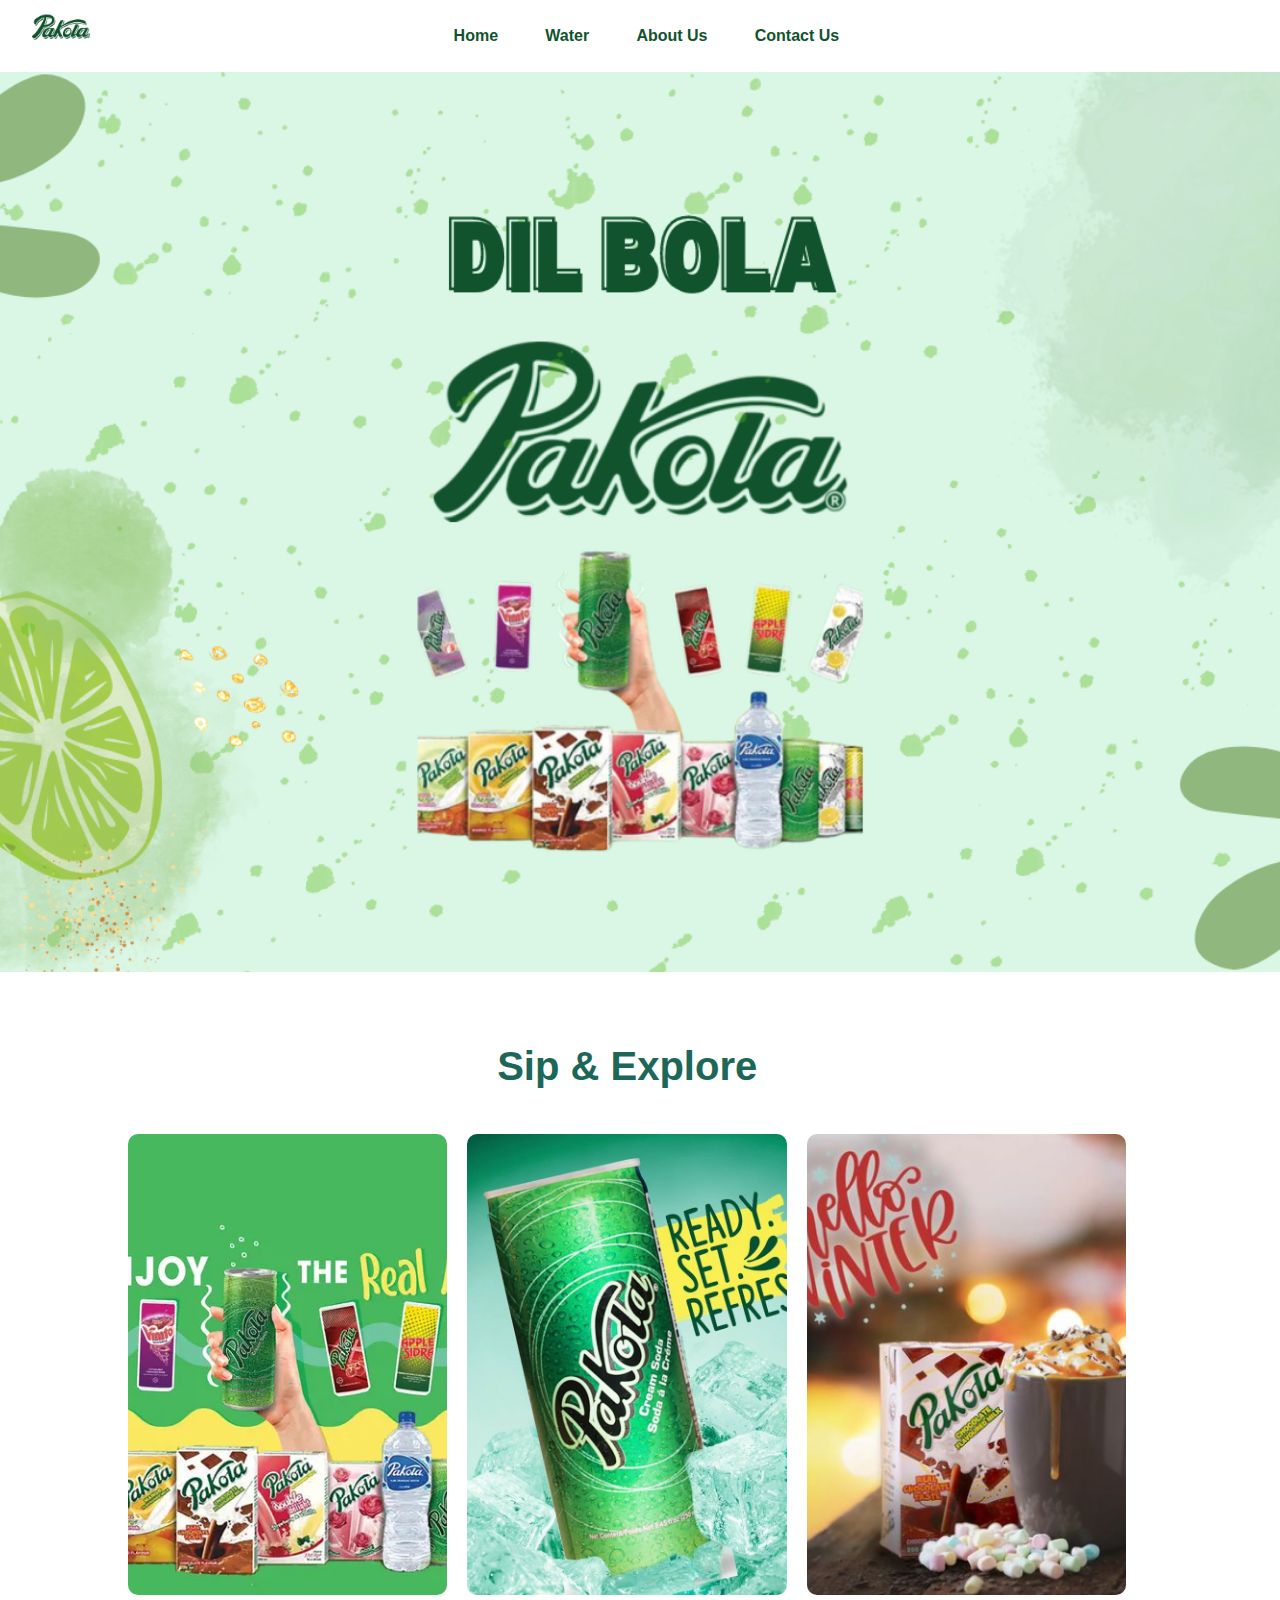
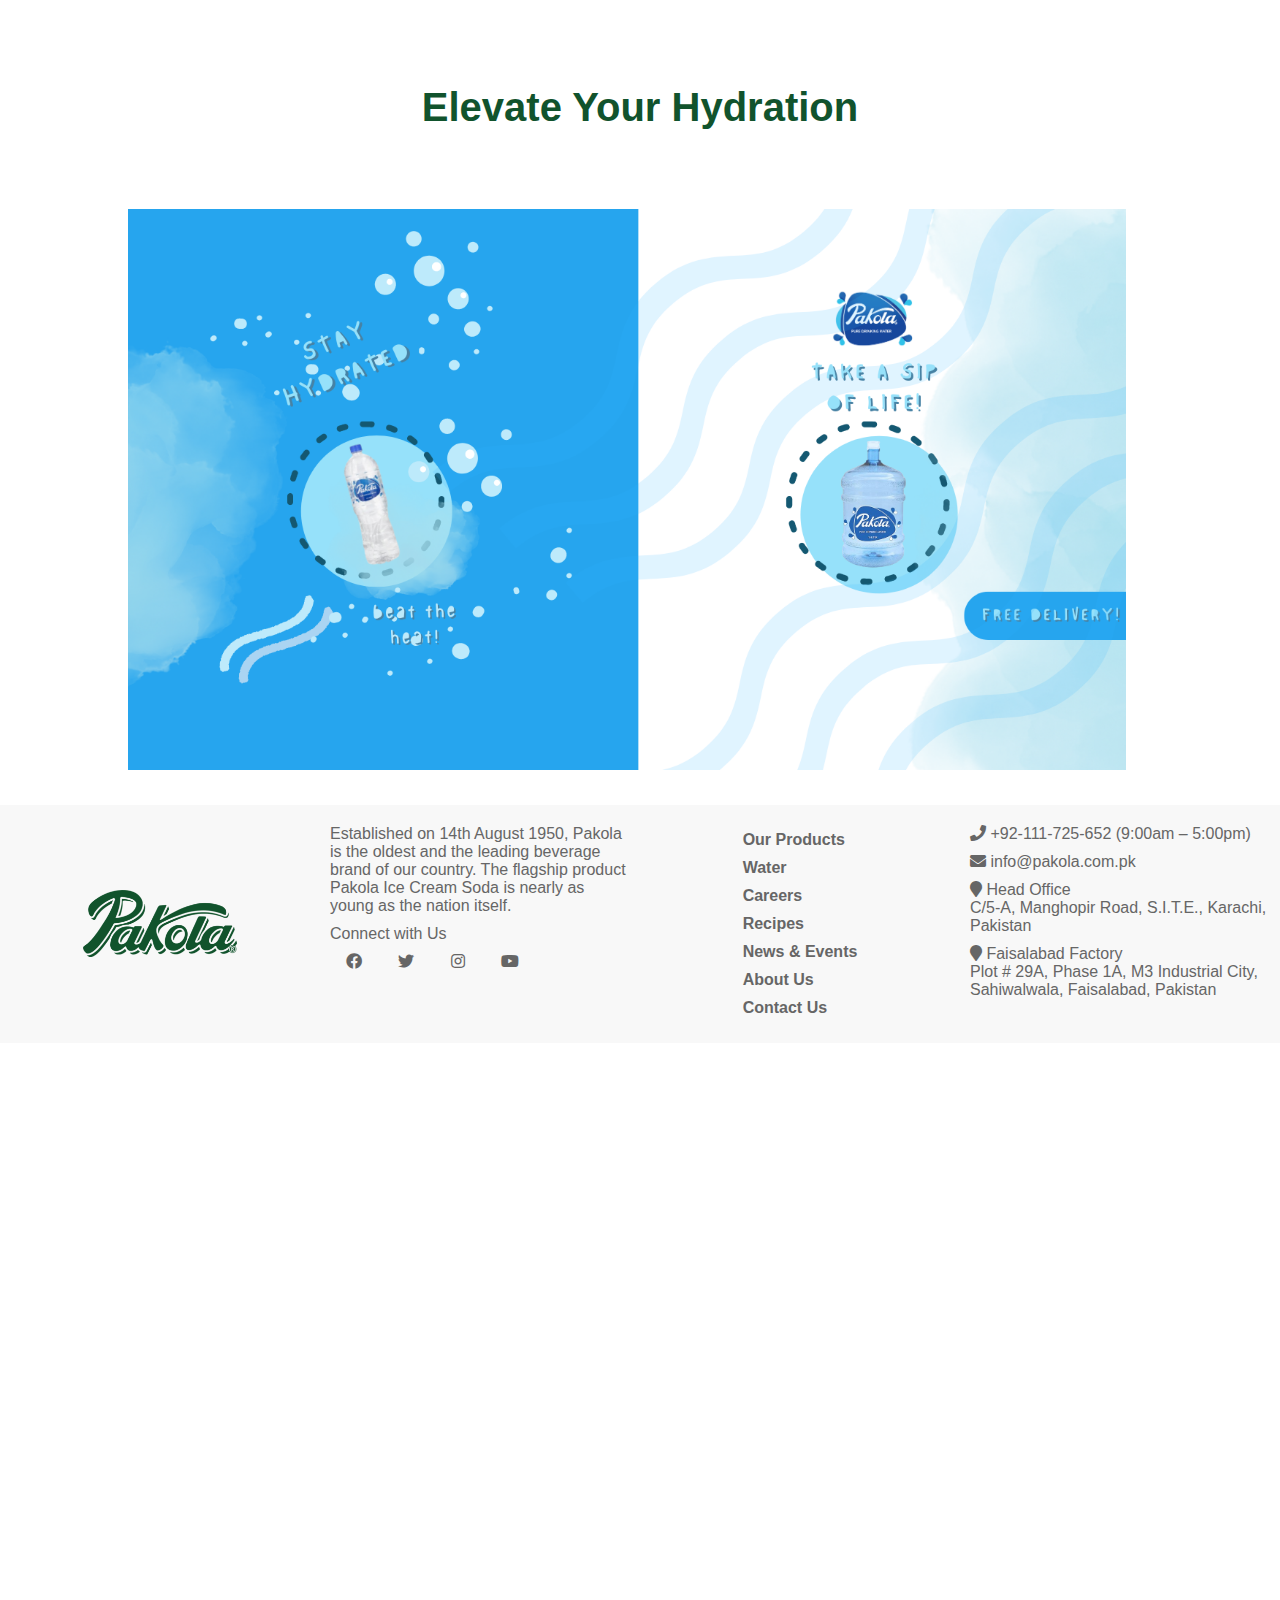
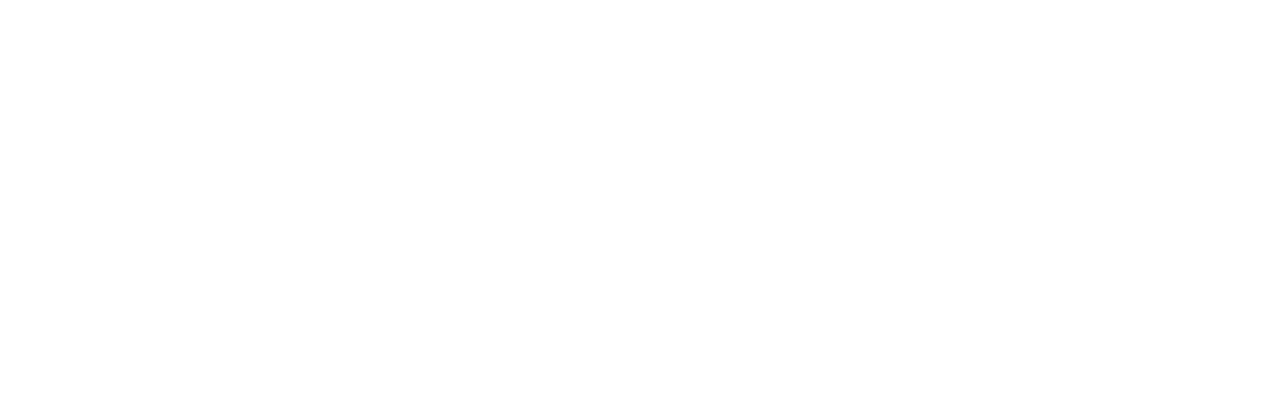
==== index.html @ 3dbf3284 "v1.1" ====
<!DOCTYPE html>
<html>
  <head>
    <meta name="viewport" content="width=device-width, initial-scale=1.0" />
    <link rel="stylesheet" href="style.css" />
    <link
      rel="stylesheet"
      href="https://cdnjs.cloudflare.com/ajax/libs/font-awesome/5.15.4/css/all.min.css"
    />
    <title>Final Project</title>
  </head>

  <body>
    <div class="navigation-menu">
      <div class="logo">
        <img id="logo-image" src="images/pakola logo.png" />
      </div>

      <div class="nav-container">
        <div class="nav-item">
          <a href="index.html">Home</a>
        </div>
        <div class="nav-item">
          <a href="water.html">Water</a>
        </div>
        <div class="nav-item">
          <a href="about.html">About Us</a>
        </div>
        <div class="nav-item">
          <a href="contact.html">Contact Us</a>
        </div>
      </div>
    </div>

    <div class="first-page"></div>

    <div class="second-page">
      <div class="section-heading">Sip & Explore</div>
      <div class="products-grid">
        <div
          class="product-placeholder"
          style="background-image: url(images/pk_1.webp)"
        ></div>
        <div
          class="product-placeholder"
          style="background-image: url(images/pk_2.jpg)"
        ></div>
        <div
          class="product-placeholder"
          style="background-image: url(images/pk_3.png)"
        ></div>
      </div>
    </div>

    <div class="third-heading">Elevate Your Hydration</div>

    <div class="third-page">
      
    </div>

    <footer class="footer">
      <div class="footer-logo">
        <img src="images/pakola logo.png" alt="Pakola Logo" />
      </div>
      <div class="footer-description">
        <p>
          Established on 14th August 1950, Pakola is the oldest and the leading
          beverage brand of our country. The flagship product Pakola Ice Cream
          Soda is nearly as young as the nation itself.
        </p>
        <p>Connect with Us</p>
        <div class="footer-social">
          <a href="#"><i class="fab fa-facebook"></i></a>
          <a href="#"><i class="fab fa-twitter"></i></a>
          <a href="#"><i class="fab fa-instagram"></i></a>
          <a href="#"><i class="fab fa-youtube"></i></a>
        </div>
      </div>
      <div class="footer-links">
        <ul>
          <li><a href="#">Our Products</a></li>
          <li><a href="#">Water</a></li>
          <li><a href="#">Careers</a></li>
          <li><a href="#">Recipes</a></li>
          <li><a href="#">News & Events</a></li>
          <li><a href="#">About Us</a></li>
          <li><a href="#">Contact Us</a></li>
        </ul>
      </div>
      <div class="footer-contact">
        <p><i class="fa fa-phone"></i> +92-111-725-652 (9:00am – 5:00pm)</p>
        <p><i class="fa fa-envelope"></i> info@pakola.com.pk</p>
        <p>
          <i class="fa fa-map-marker"></i> Head Office<br />
          C/5-A, Manghopir Road, S.I.T.E., Karachi, Pakistan
        </p>
        <p>
          <i class="fa fa-map-marker"></i> Faisalabad Factory<br />
          Plot # 29A, Phase 1A, M3 Industrial City, Sahiwalwala, Faisalabad,
          Pakistan
        </p>
      </div>
    </footer>
  </body>
</html>

<script src="script.js"></script>
---- style.css ----
body {
  background: white;
  height: 400vh;
  margin: 0;
  font-family: "Poppins", sans-serif;
  padding: 0;
  box-sizing: border-box;
}

.navigation-menu {
  position: relative;
  height: 8vh;
  width: 100%;
  top: 0%;
  background-color: #ffffff;
  z-index: 1;
}

.logo {
  position: absolute;
  left: 2.5%;
  width: 5%;
  cursor: pointer;
  transform: translateY(50%);
}

#logo-image {
  width: 4.5vw;
}

.nav-container {
  position: relative;
  width: 100%;
  height: 100%;
  text-align: right;
  text-align: center;
}

.nav-item {
  transform: translateY(50%);
  position: relative;
  display: inline-block;
  top: 50%;
  transform: translateY(-50%);
  padding-left: 1vw;
}

a {
  color: #11532d;
  font-size: 1rem;
  text-decoration: none;
  font-weight: 600;
  cursor: pointer;
  border-bottom: 1px solid transparent;
  padding-left: 15px;
  padding-right: 15px;
  border-radius: 5px;
}

a:hover {
  color: #ffffff;
  background-color: #11532d;
  transition: all 0.4s ease;
}


.first-page{
    background-image: url(images/main-page.png);
    background-repeat: no-repeat;
    background-size: cover;
    position: relative;
    background-position: center;
    height: 100vh;
}

.second-page{
  padding-top: 8vh;
  text-align: center;
  padding-left: 10vw;
  padding-right: 10vw;
  color: #1C6758;
  width: 78vw;
  position: relative;
  margin-bottom: 10vh;
}

.section-heading {
  margin-bottom: 5vh;
  width: 100%;
  font-size: 2.5rem;
  font-weight: 600;
}

.products-grid {
  display: grid;
  grid-template-columns: repeat(auto-fit, minmax(200px, 1fr));
  gap: 20px;
}

.products-grid .product-placeholder {
  background-color: #ddd;
  height: 200px; /* Placeholder height */
  border-radius: 10px;
  background-size: cover;
  background-repeat: no-repeat;
  background-position: center;
  height: 36vw;
}

.third-heading{
  margin-bottom: 5vh;
  width: 100%;
  text-align: center;
  font-size: 2.5rem;
  color: #11532d;
  font-weight: 600;
}
.third-page{
    background-image: url(images/water-ad.png);
    background-repeat: no-repeat;
    background-size: 100%;
    position: relative;
    background-position: center;
    width: 78vw;
    height: 70vh;
    left: 10vw;
}

.footer {
  display: grid;
  grid-template-columns: repeat(4, 1fr);
  gap: 20px;
  padding: 10px;
  background-color: #f8f8f8;
  text-align: left;
  position: relative;
  bottom: 0;
}

.footer-logo {
    grid-column: 1 / 2; 
    display: flex;
    justify-content: center; 
    align-items: center; 
  }

.footer-logo img {
  width: 12vw;
  margin: 0 auto;
}

.footer-description {
    grid-column: 2 / 3; 
    color: #666;
  }

.footer-description,
.footer-links,
.footer-contact {
  margin: 0 auto;
  color: #666;
}

.footer-description p,
.footer-contact p {
  margin: 10px 0;
}

.footer-social a {
  margin: 1px;
  color: #666;
  text-decoration: none;
}

.footer-links {
    grid-column: 3 / 4; 
    color: #666;
  }
  
.footer-links ul {
  list-style: none;
  padding: 0;
}

.footer-links ul li {
  margin: 10px 0;
}

.footer-links ul li a {
  text-decoration: none;
  color: #666;
}
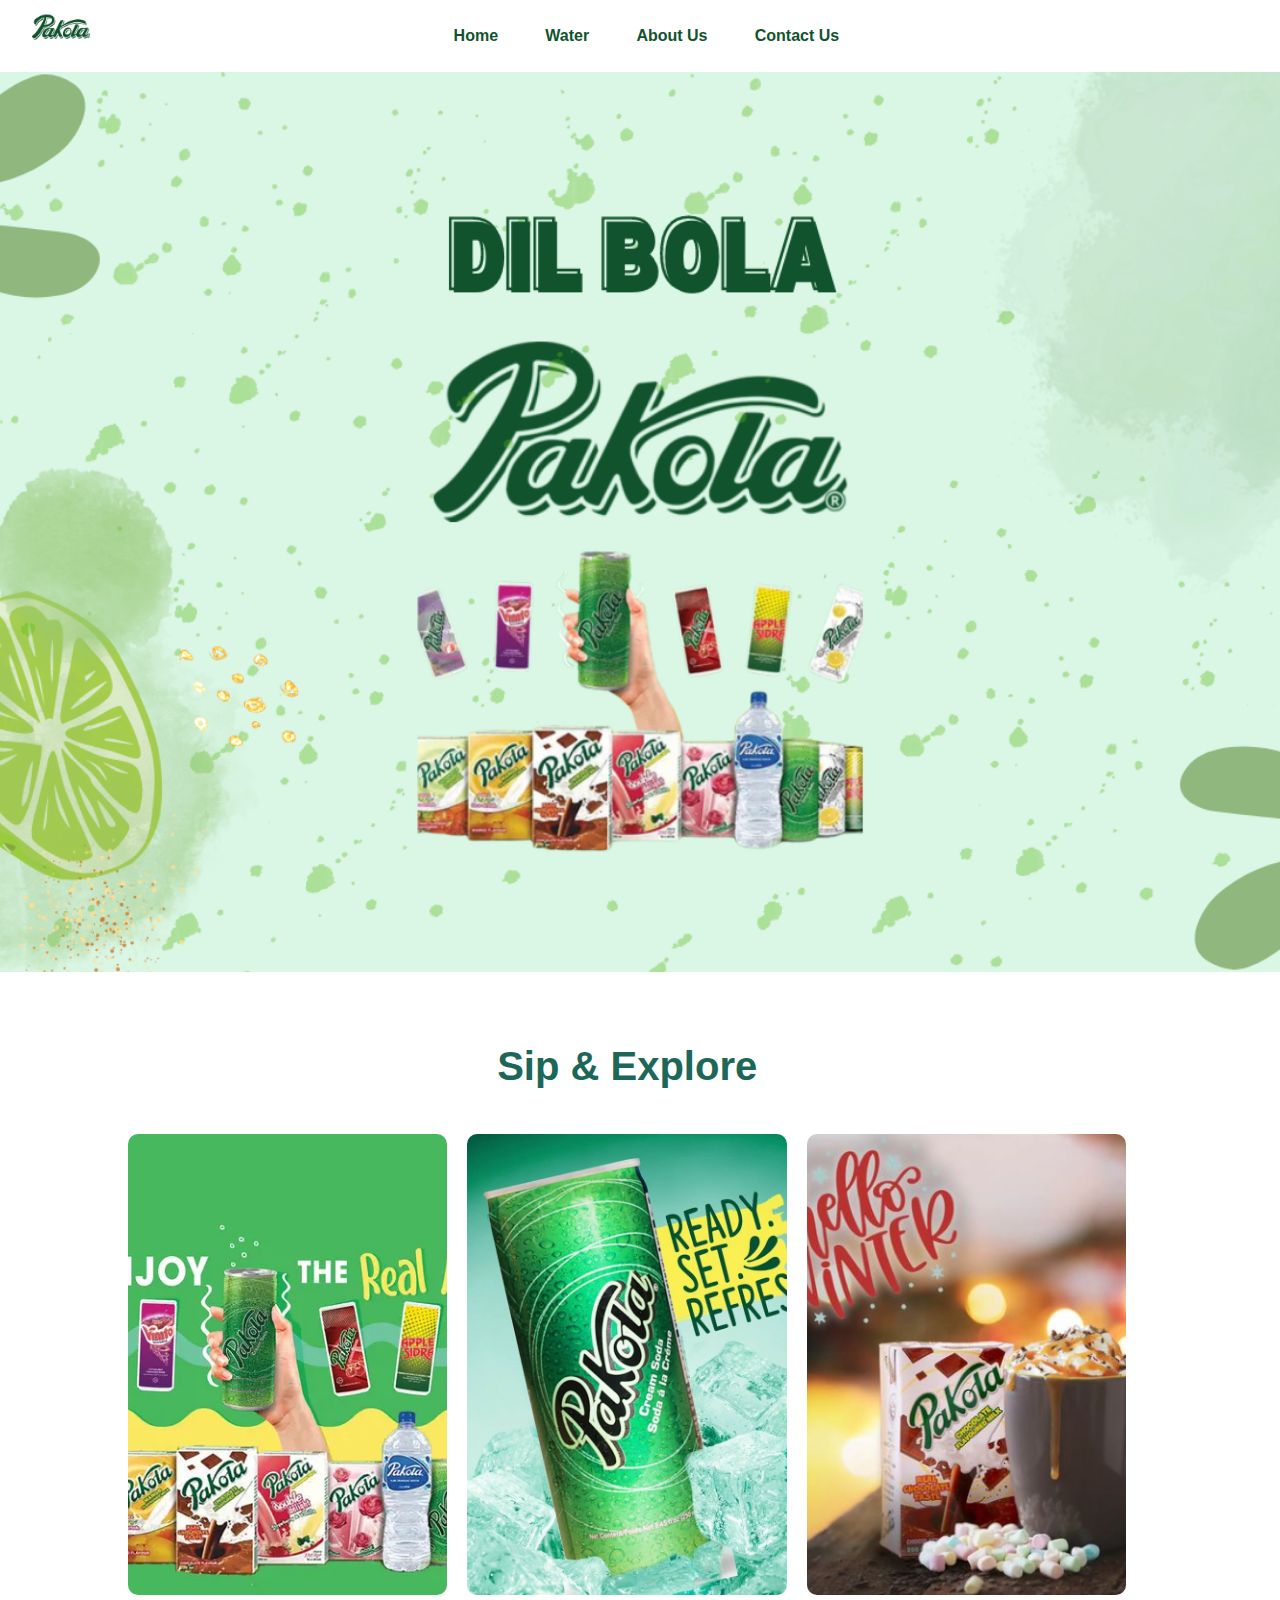
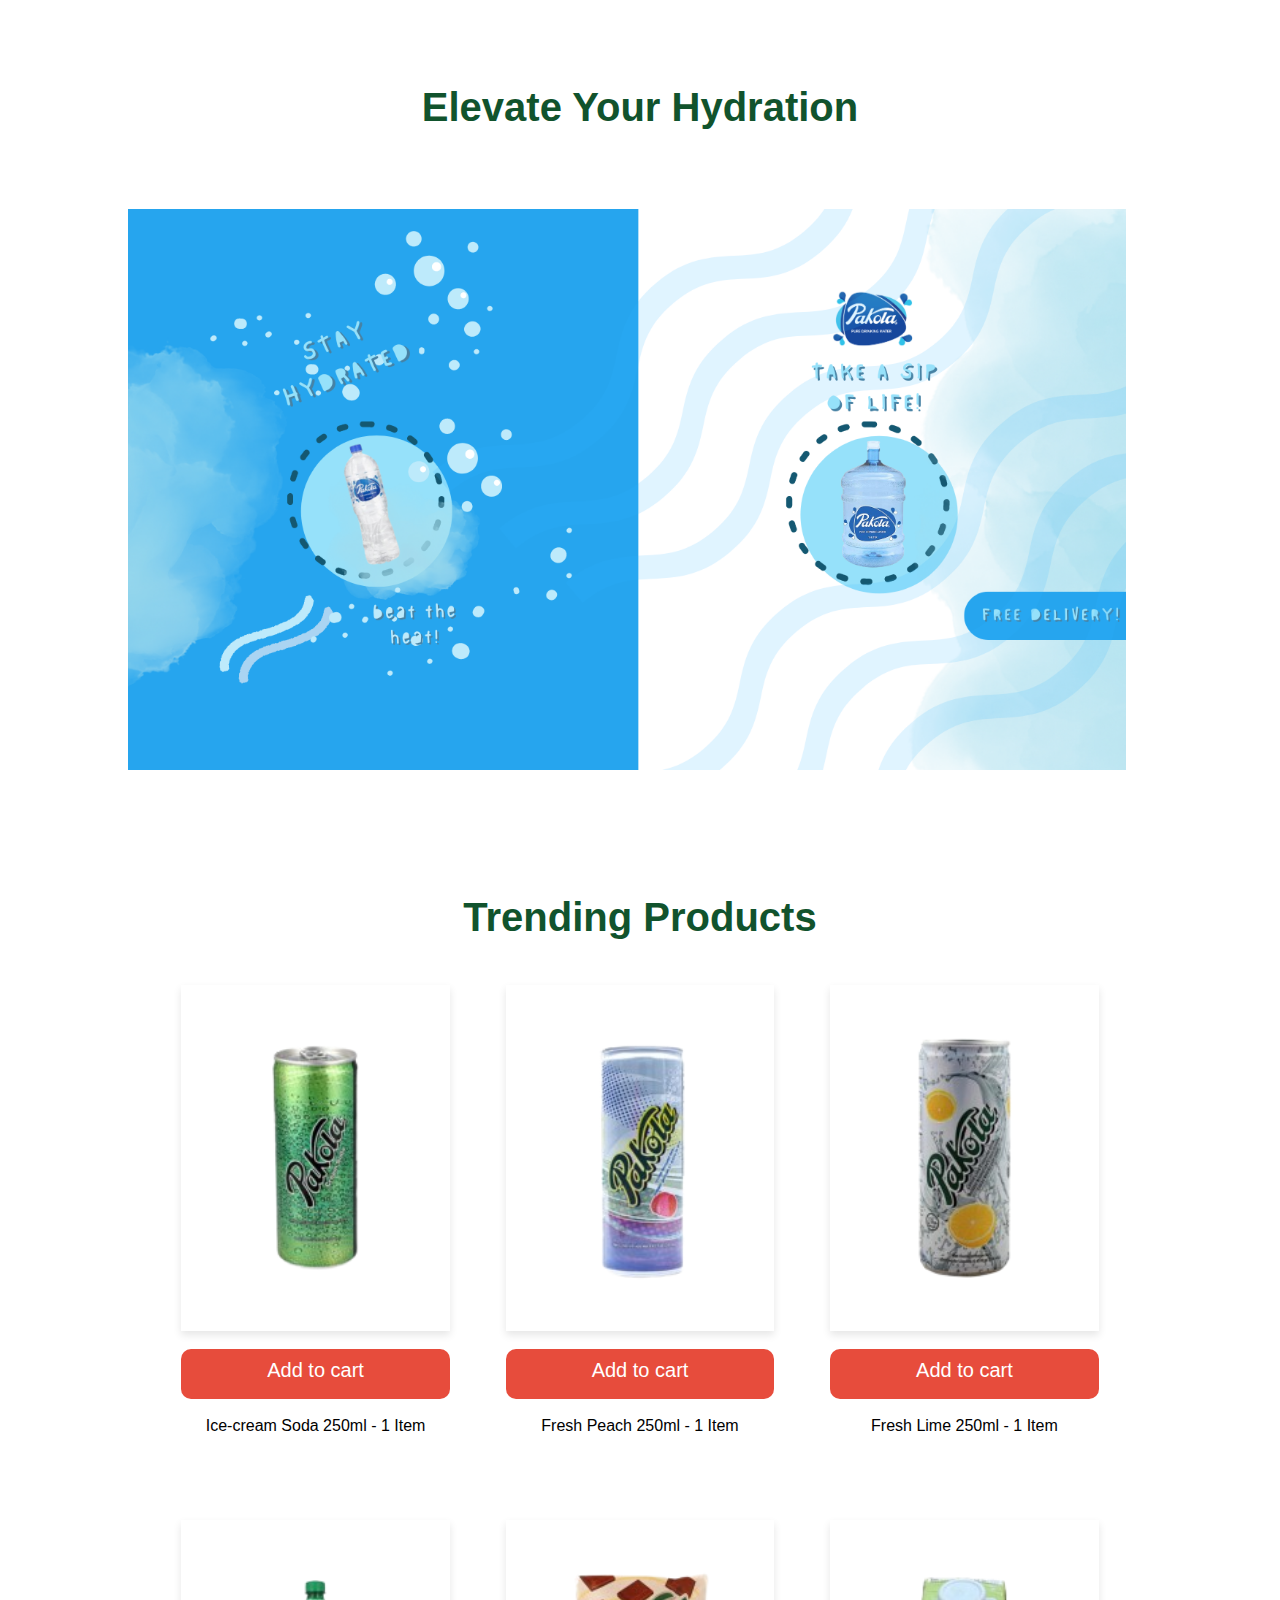
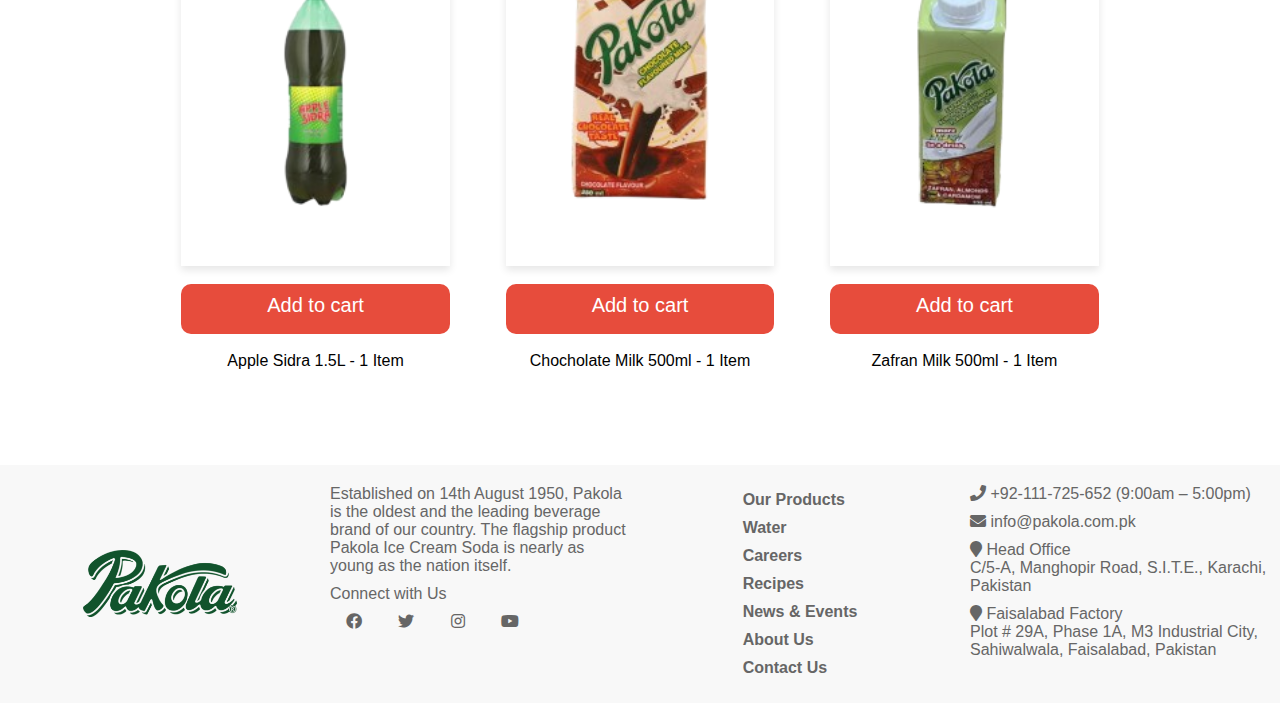
==== commit af520611: "v1.1" ====
--- a/index.html
+++ b/index.html
@@ -54,9 +54,55 @@
 
     <div class="third-heading">Elevate Your Hydration</div>
 
-    <div class="third-page">
-      
+    <div class="third-page"></div>
+
+    <div class="third-heading">Trending Products</div>
+
+    <div class="block-container">
+      <div class="block-item">
+        <div class="block-image"></div>
+        <div class="block-button">
+          <div class="button-text">Add to cart</div>
+        </div>
+        <div class="image-name">Ice-cream Soda 250ml - 1 Item</div>
+      </div>
+      <div class="block-item">
+        <div class="block-image"></div>
+        <div class="block-button">
+          <div class="button-text">Add to cart</div>
+        </div>
+        <div class="image-name">Fresh Peach 250ml - 1 Item</div>
+      </div>
+      <div class="block-item">
+        <div class="block-image"></div>
+        <div class="block-button">
+          <div class="button-text">Add to cart</div>
+        </div>
+        <div class="image-name">Fresh Lime 250ml - 1 Item</div>
+      </div>
+      <div class="block-item">
+        <div class="block-image"></div>
+        <div class="block-button">
+          <div class="button-text">Add to cart</div>
+        </div>
+        <div class="image-name">Apple Sidra 1.5L - 1 Item</div>
+      </div>
+      <div class="block-item">
+        <div class="block-image"></div>
+        <div class="block-button">
+          <div class="button-text">Add to cart</div>
+        </div>
+        <div class="image-name">Chocholate Milk 500ml - 1 Item</div>
+      </div>
+      <div class="block-item">
+        <div class="block-image"></div>
+        <div class="block-button">
+          <div class="button-text">Add to cart</div>
+        </div>
+        <div class="image-name">Zafran Milk 500ml - 1 Item</div>
+      </div>
     </div>
+
 
     <footer class="footer">
       <div class="footer-logo">
--- a/style.css
+++ b/style.css
@@ -63,22 +63,21 @@
   transition: all 0.4s ease;
 }
 
-
-.first-page{
-    background-image: url(images/main-page.png);
-    background-repeat: no-repeat;
-    background-size: cover;
-    position: relative;
-    background-position: center;
-    height: 100vh;
-}
-
-.second-page{
+.first-page {
+  background-image: url(images/main-page.png);
+  background-repeat: no-repeat;
+  background-size: cover;
+  position: relative;
+  background-position: center;
+  height: 100vh;
+}
+
+.second-page {
   padding-top: 8vh;
   text-align: center;
   padding-left: 10vw;
   padding-right: 10vw;
-  color: #1C6758;
+  color: #1c6758;
   width: 78vw;
   position: relative;
   margin-bottom: 10vh;
@@ -107,7 +106,7 @@
   height: 36vw;
 }
 
-.third-heading{
+.third-heading {
   margin-bottom: 5vh;
   width: 100%;
   text-align: center;
@@ -115,15 +114,102 @@
   color: #11532d;
   font-weight: 600;
 }
-.third-page{
-    background-image: url(images/water-ad.png);
-    background-repeat: no-repeat;
-    background-size: 100%;
-    position: relative;
-    background-position: center;
-    width: 78vw;
-    height: 70vh;
-    left: 10vw;
+
+.third-page {
+  background-image: url(images/water-ad.png);
+  background-repeat: no-repeat;
+  background-size: 100%;
+  position: relative;
+  background-position: center;
+  width: 78vw;
+  height: 70vh;
+  left: 10vw;
+  margin-bottom: 10vh;
+}
+
+.block-container{
+  position: relative;
+  width: 80vw;
+  left: 10vw;
+  height: 120vh;
+  text-align: center;
+}
+
+.block-item{
+  position: relative;
+  display: inline-block;
+  width: 21vw;
+  height: 55vh;
+  margin-left: 2vw;
+  margin-right: 2vw;
+  margin-bottom: 4vh;
+  text-align: center;
+}
+
+.block-image{
+  position: relative;
+  width: 100%;
+  height: 70%;
+  background-size: contain;
+  background-position: center;
+  background-repeat: no-repeat;
+  box-shadow: 0 4px 8px rgba(0, 0, 0, 0.1);
+  margin-bottom: 2vh;
+}
+
+.block-item:nth-child(1) .block-image {
+  background-image: url(images/1.png);
+}
+
+.block-item:nth-child(2) .block-image {
+  background-image: url(images/2.png);
+}
+
+.block-item:nth-child(3) .block-image {
+  background-image: url(images/3.png);
+}
+
+.block-item:nth-child(4) .block-image {
+  background-image: url(images/4.png);
+}
+
+.block-item:nth-child(5) .block-image {
+  background-image: url(images/5.png);
+}
+
+.block-item:nth-child(6) .block-image {
+  background-image: url(images/7.png);
+}
+
+
+
+.block-button{
+  position: relative;
+  width: 100%;
+  height: 10%;
+  background-color: #e74c3c;
+  border-radius: 10px;
+  cursor: pointer;
+  margin-bottom: 2vh;
+}
+
+.block-button:hover{
+  background-color: #c0392b;
+}
+
+.button-text{
+  position: absolute;
+  width: 100%;
+  height: 100%;
+  color: white;
+  font-size: 1.25rem;
+  top: 20%;
+}
+
+.image-name{
+  position: absolute;
+  width: 100%;
+  height: 10%;
 }
 
 .footer {
@@ -138,11 +224,11 @@
 }
 
 .footer-logo {
-    grid-column: 1 / 2; 
-    display: flex;
-    justify-content: center; 
-    align-items: center; 
-  }
+  grid-column: 1 / 2;
+  display: flex;
+  justify-content: center;
+  align-items: center;
+}
 
 .footer-logo img {
   width: 12vw;
@@ -150,9 +236,9 @@
 }
 
 .footer-description {
-    grid-column: 2 / 3; 
-    color: #666;
-  }
+  grid-column: 2 / 3;
+  color: #666;
+}
 
 .footer-description,
 .footer-links,
@@ -173,10 +259,10 @@
 }
 
 .footer-links {
-    grid-column: 3 / 4; 
-    color: #666;
-  }
-  
+  grid-column: 3 / 4;
+  color: #666;
+}
+
 .footer-links ul {
   list-style: none;
   padding: 0;
@@ -190,6 +276,3 @@
   text-decoration: none;
   color: #666;
 }
-
-
-
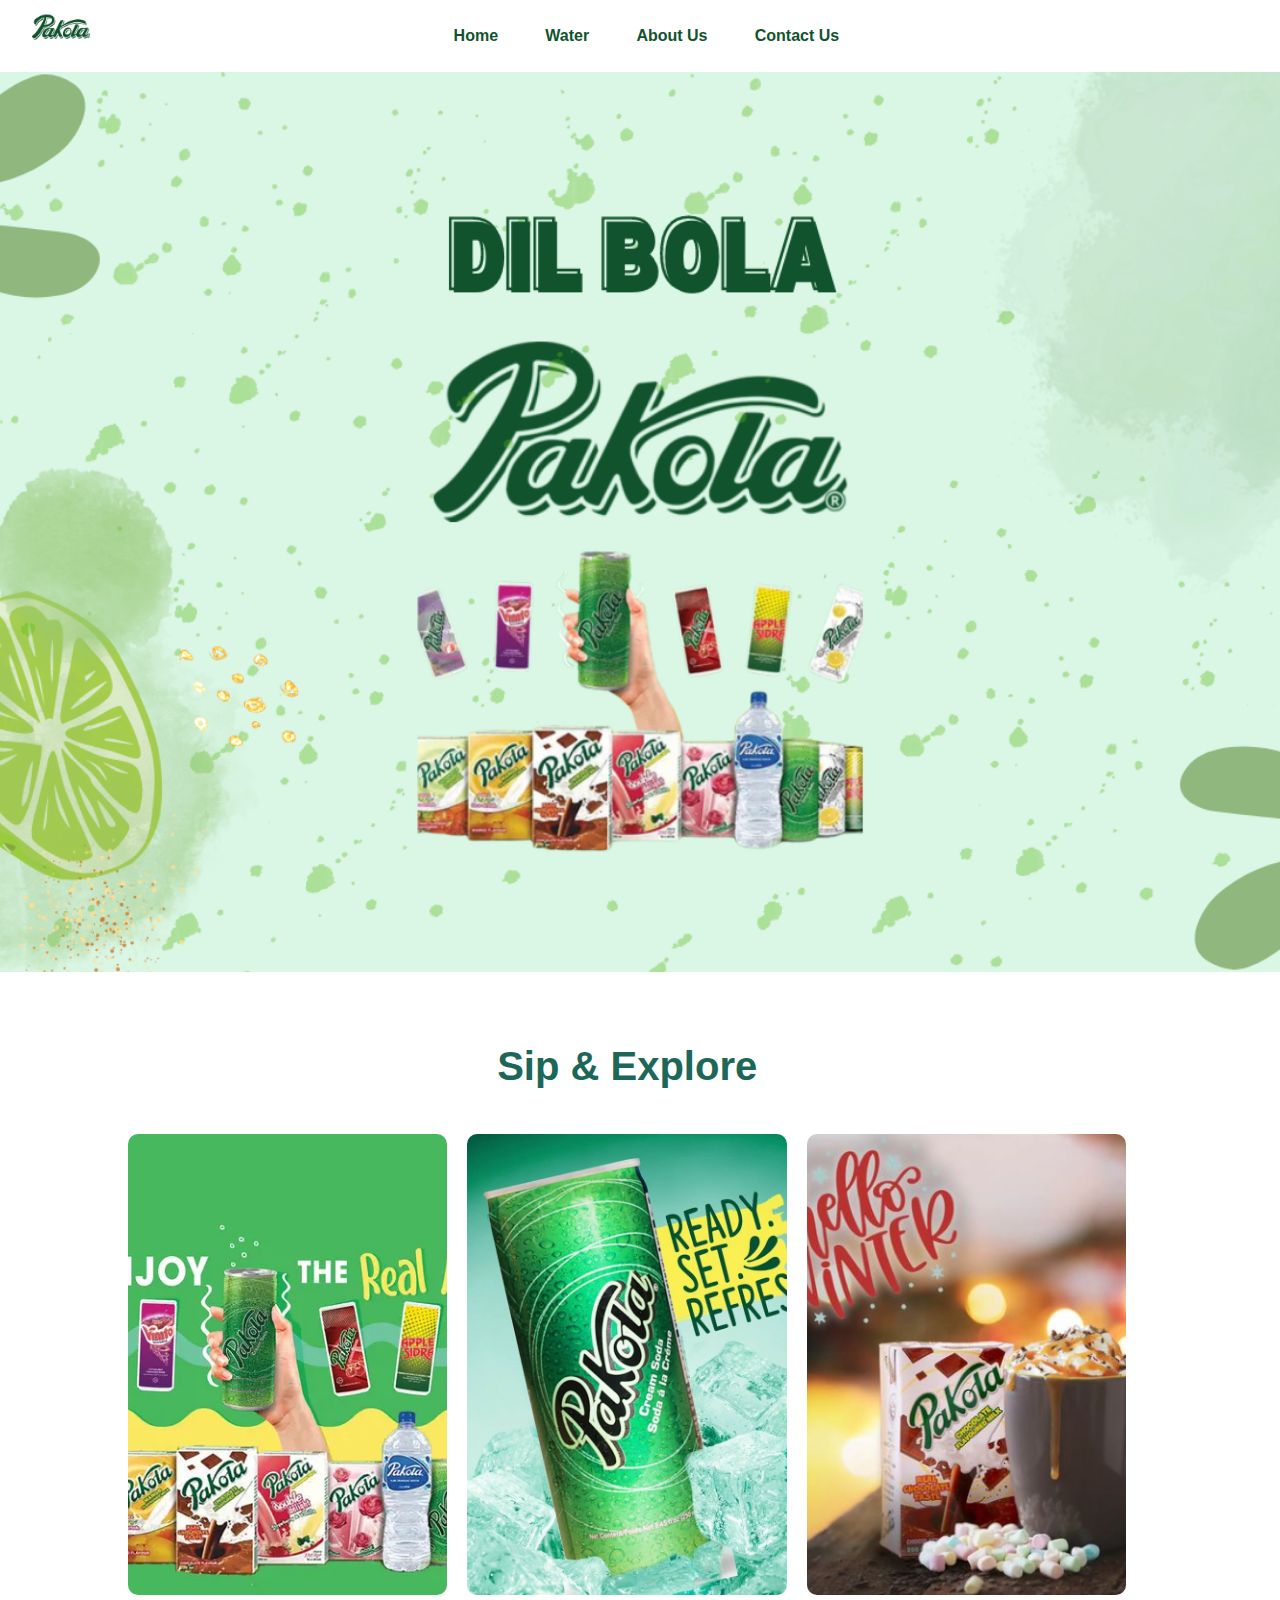
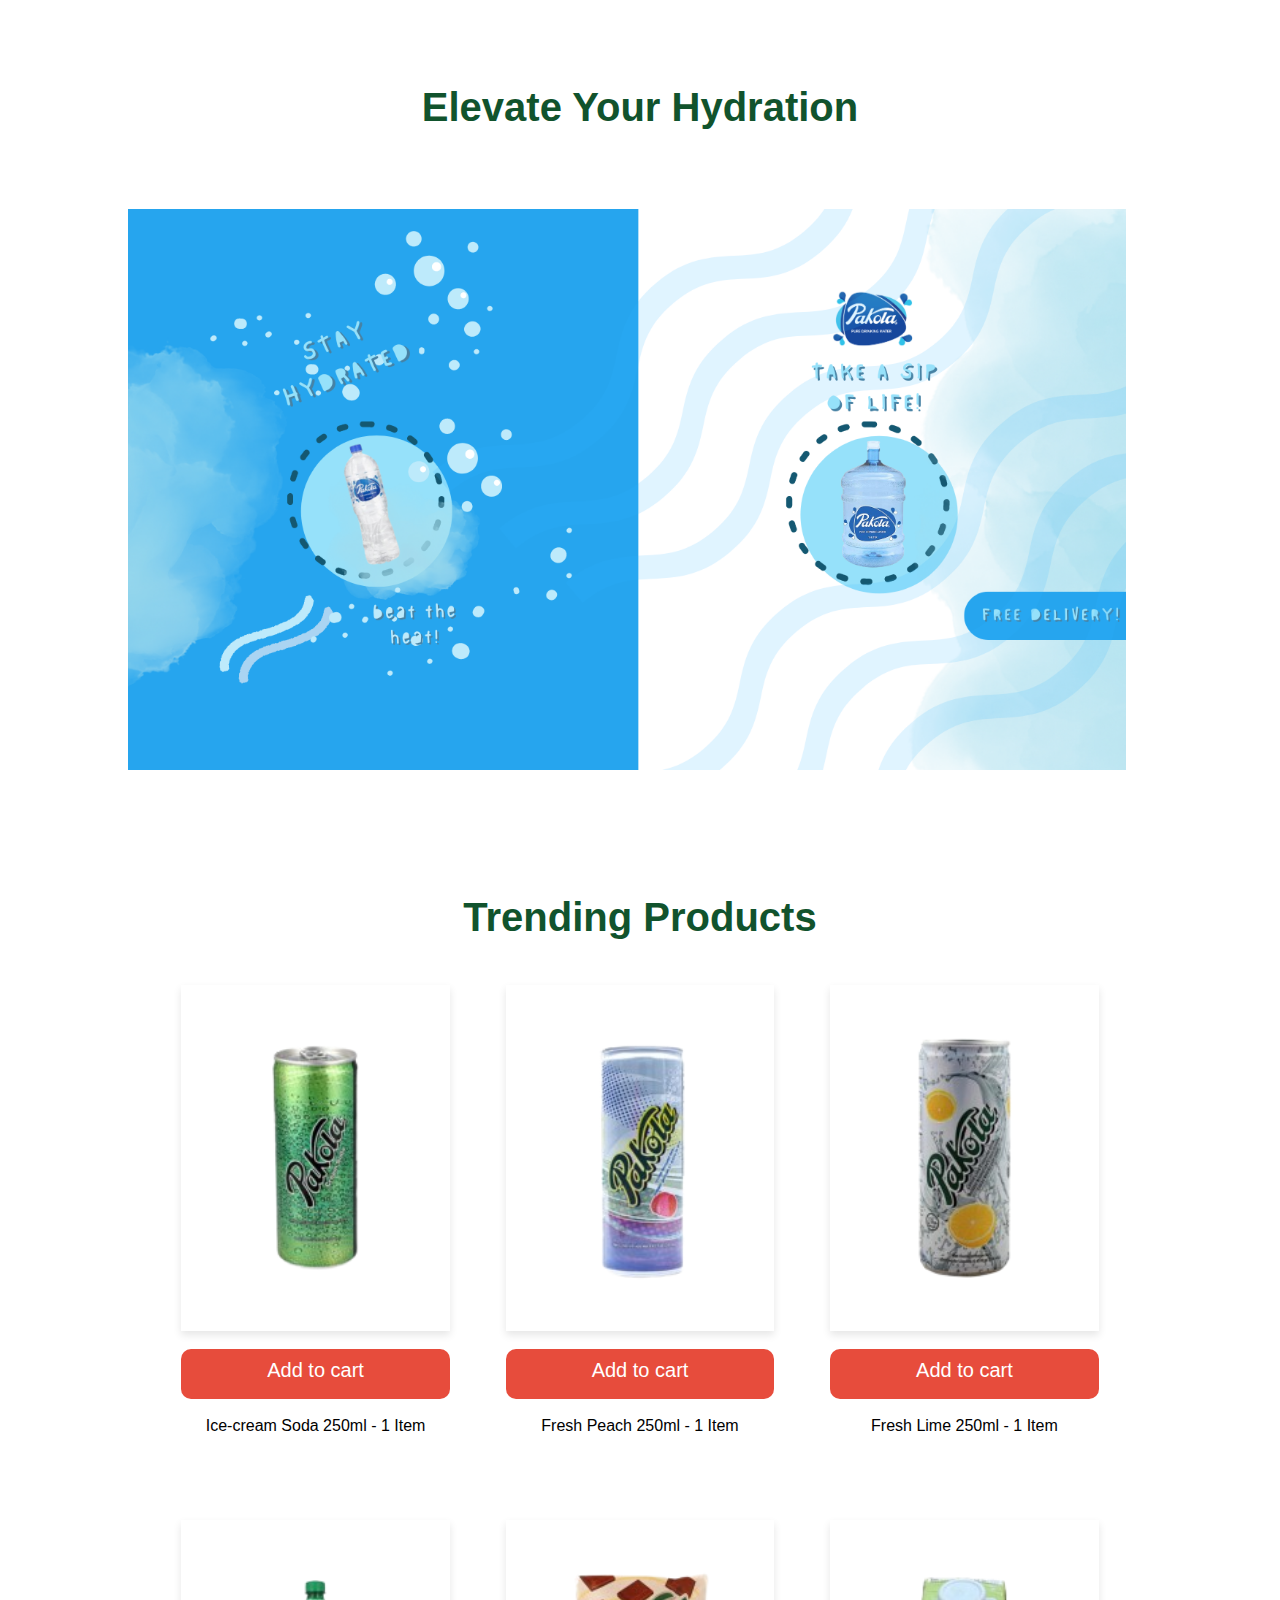
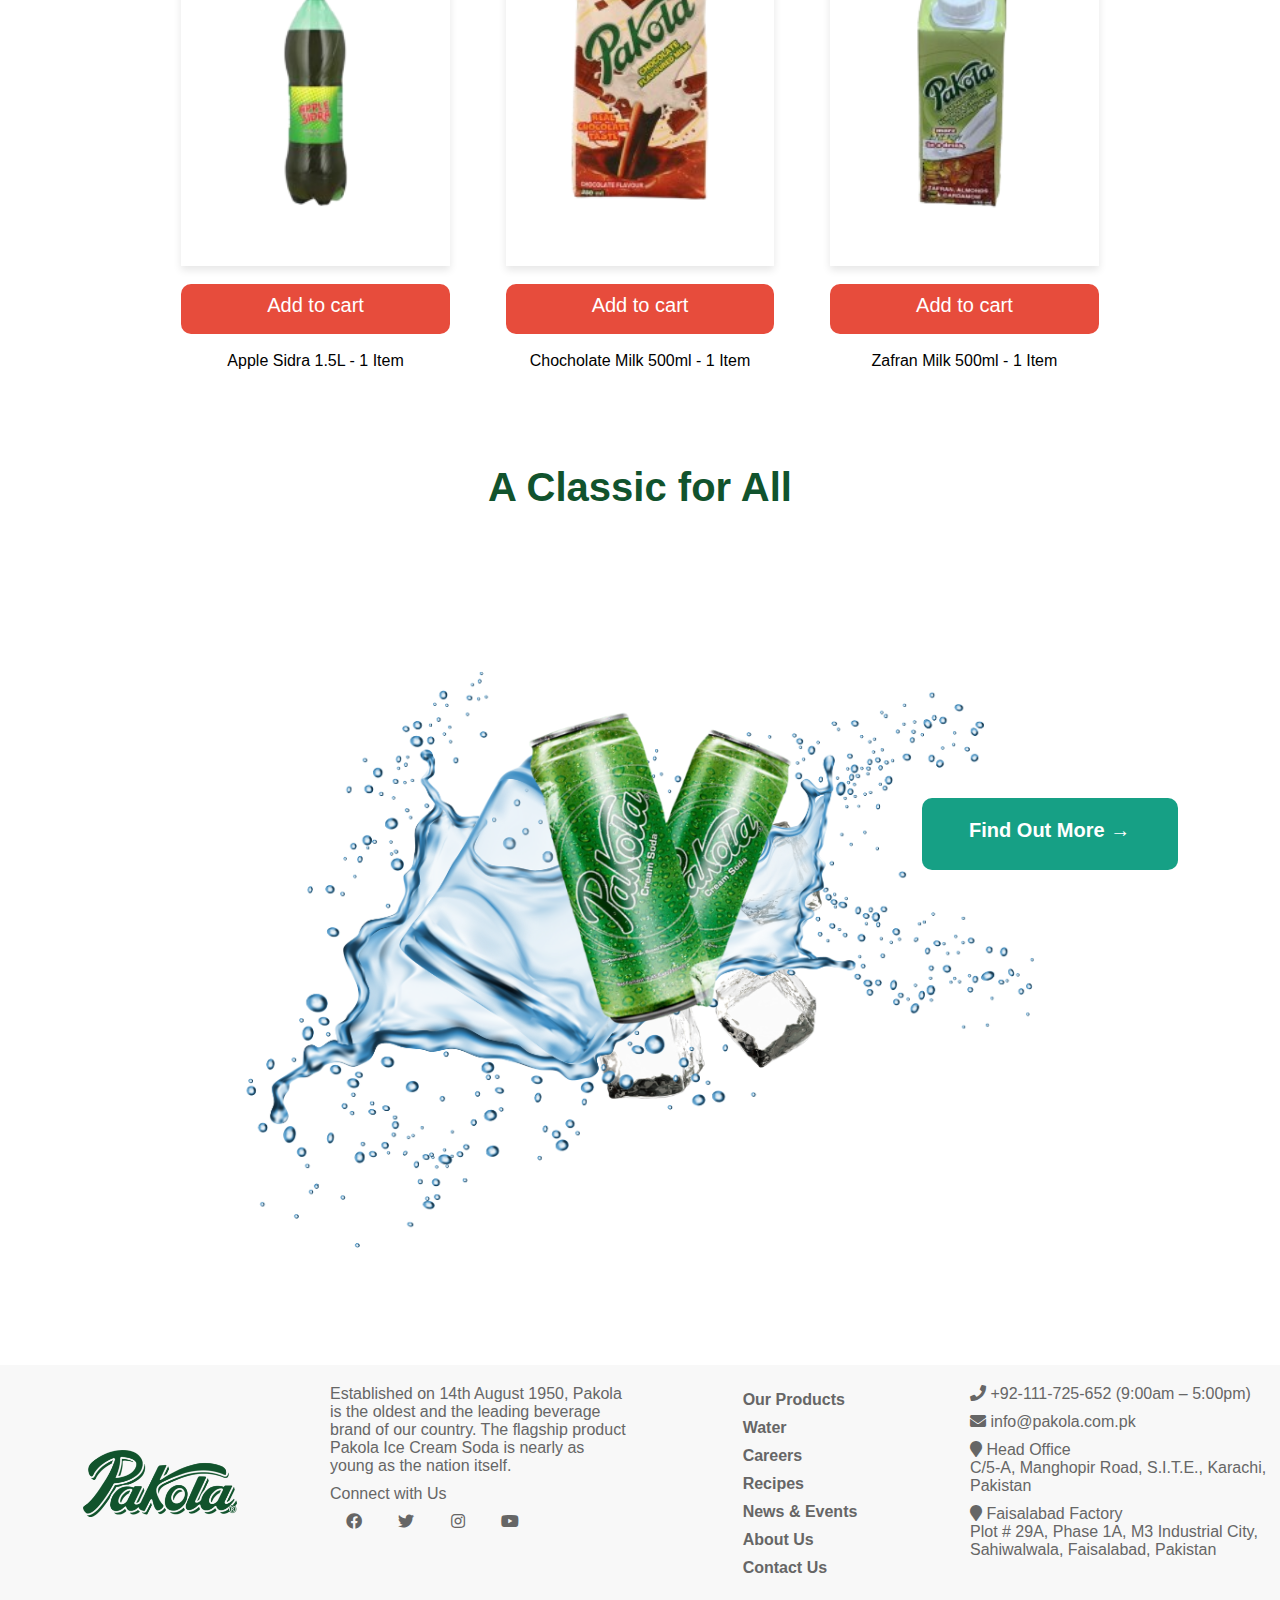
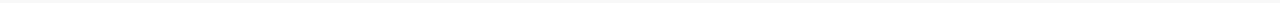
==== commit d150a07c: "v1.1" ====
--- a/index.html
+++ b/index.html
@@ -103,6 +103,13 @@
       </div>
     </div>
 
+    <div class="third-heading">A Classic for All</div>
+
+    <div class="about-us-pic">
+      <div class="buy-now-button">
+        <div class="buy-now-button-text">Find Out More →</div>
+      </div>
+    </div>
 
     <footer class="footer">
       <div class="footer-logo">
--- a/style.css
+++ b/style.css
@@ -1,6 +1,5 @@
 body {
   background: white;
-  height: 400vh;
   margin: 0;
   font-family: "Poppins", sans-serif;
   padding: 0;
@@ -181,8 +180,6 @@
   background-image: url(images/7.png);
 }
 
-
-
 .block-button{
   position: relative;
   width: 100%;
@@ -210,6 +207,44 @@
   position: absolute;
   width: 100%;
   height: 10%;
+}
+
+
+
+.about-us-pic {
+  background-image: url(images/about-us-picture.png);
+  background-repeat: no-repeat;
+  background-size: 100%;
+  background-position: center;
+  position: relative;
+  height: 90vh;
+}
+
+.buy-now-button{
+  position: absolute;
+  width: 20vw;
+  height: 8vh;
+  background-color: #16a085;
+  right: 8vw;
+  border-radius: 10px;
+  top: 27vh;
+  text-align: center;
+  cursor: pointer;
+  transition: all 0.3s ease;
+}
+
+.buy-now-button:hover{
+  background-color: #11532d;
+}
+
+.buy-now-button-text{
+  position: relative;
+  width: 100%;
+  height: 100%;
+  color: white;
+  font-size: 1.25rem;
+  font-weight: 600;
+  top: 30%;
 }
 
 .footer {
@@ -276,3 +311,10 @@
   text-decoration: none;
   color: #666;
 }
+
+
+@media screen and (max-width: 768px) {
+  .footer {
+    display: none;
+  }
+}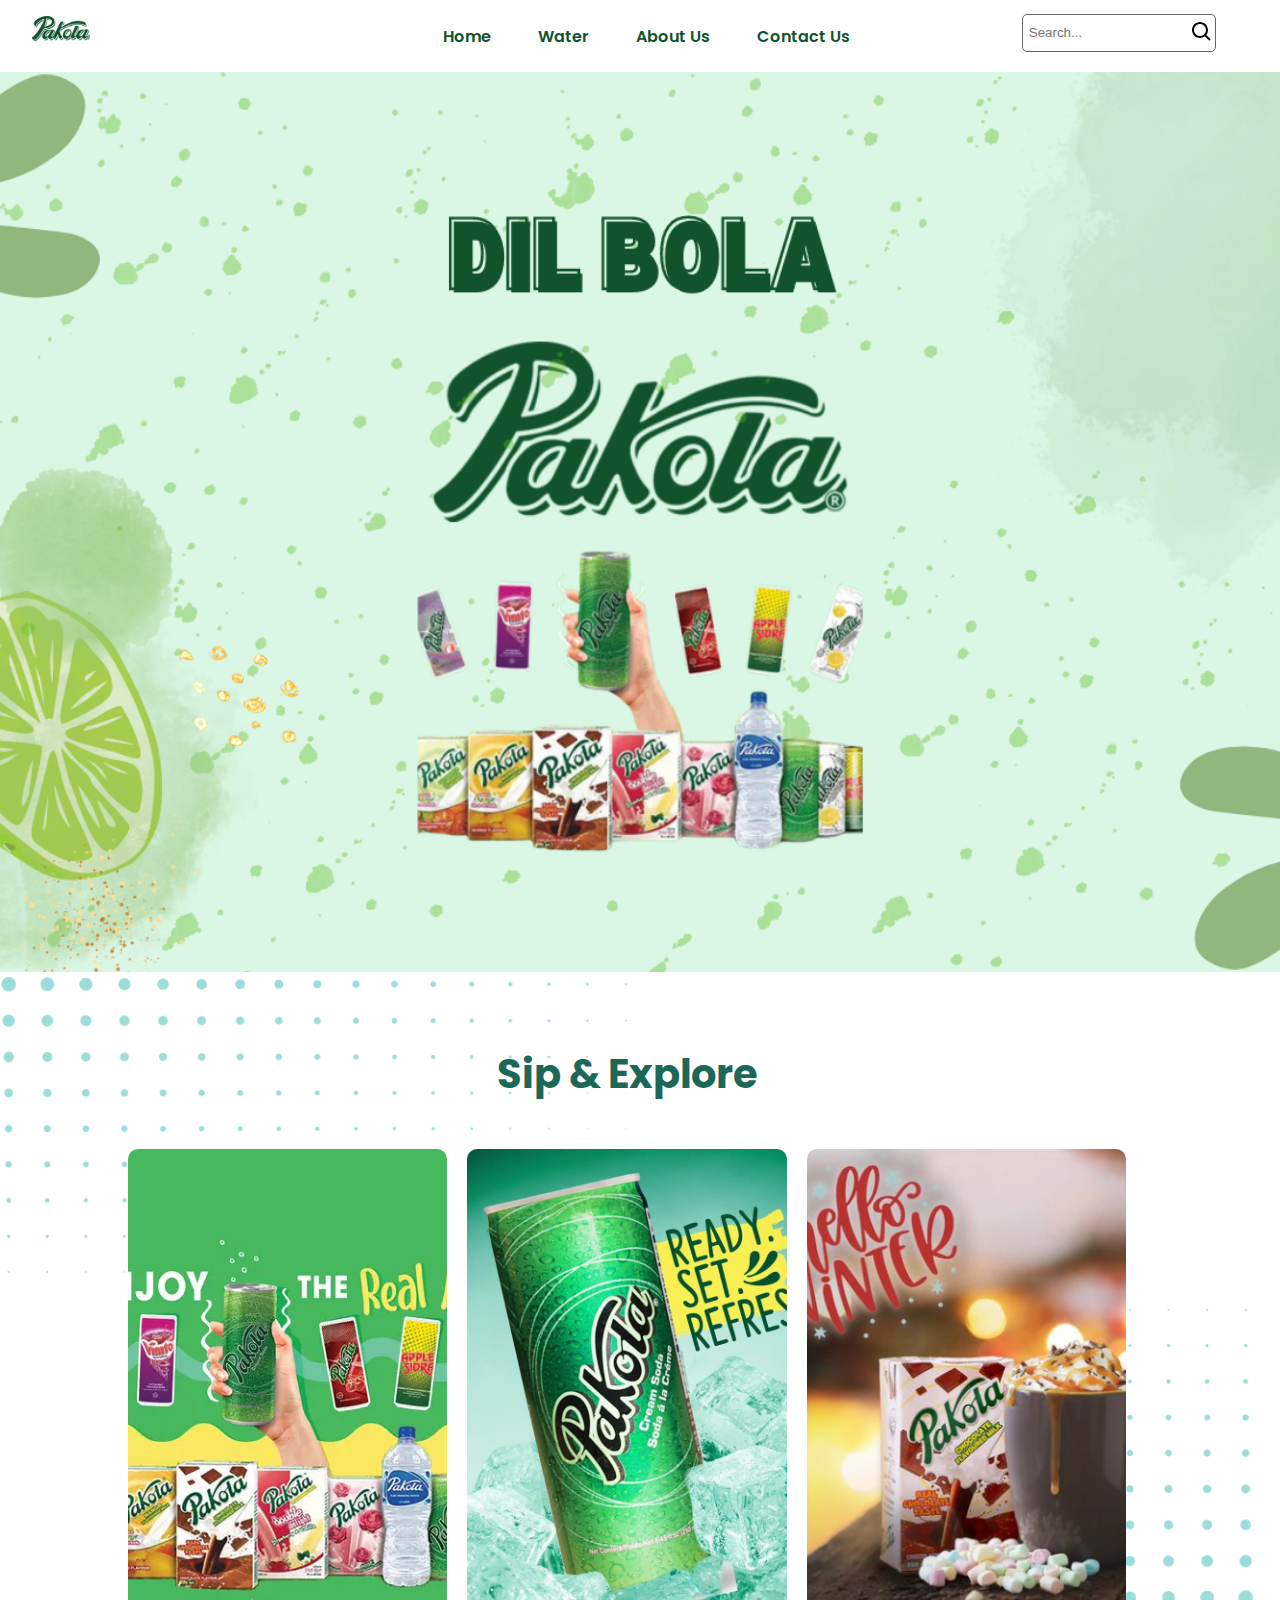
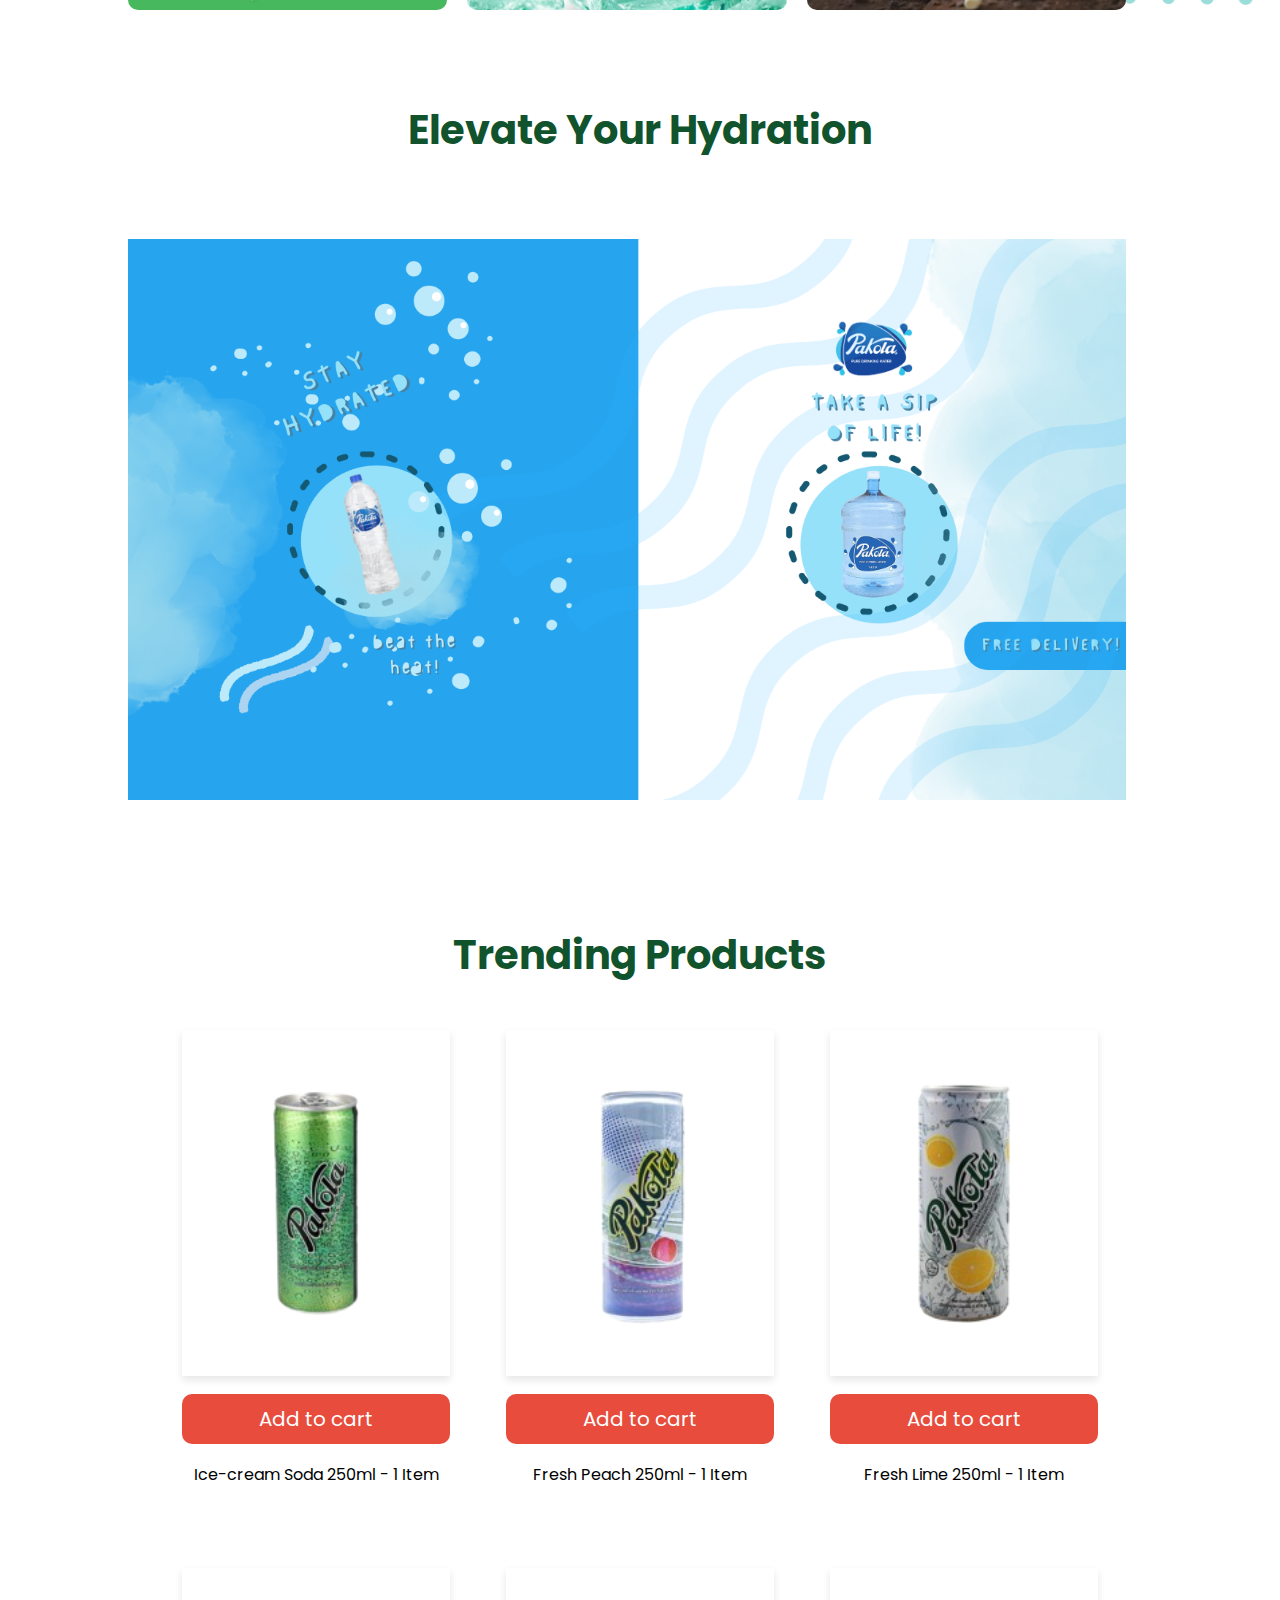
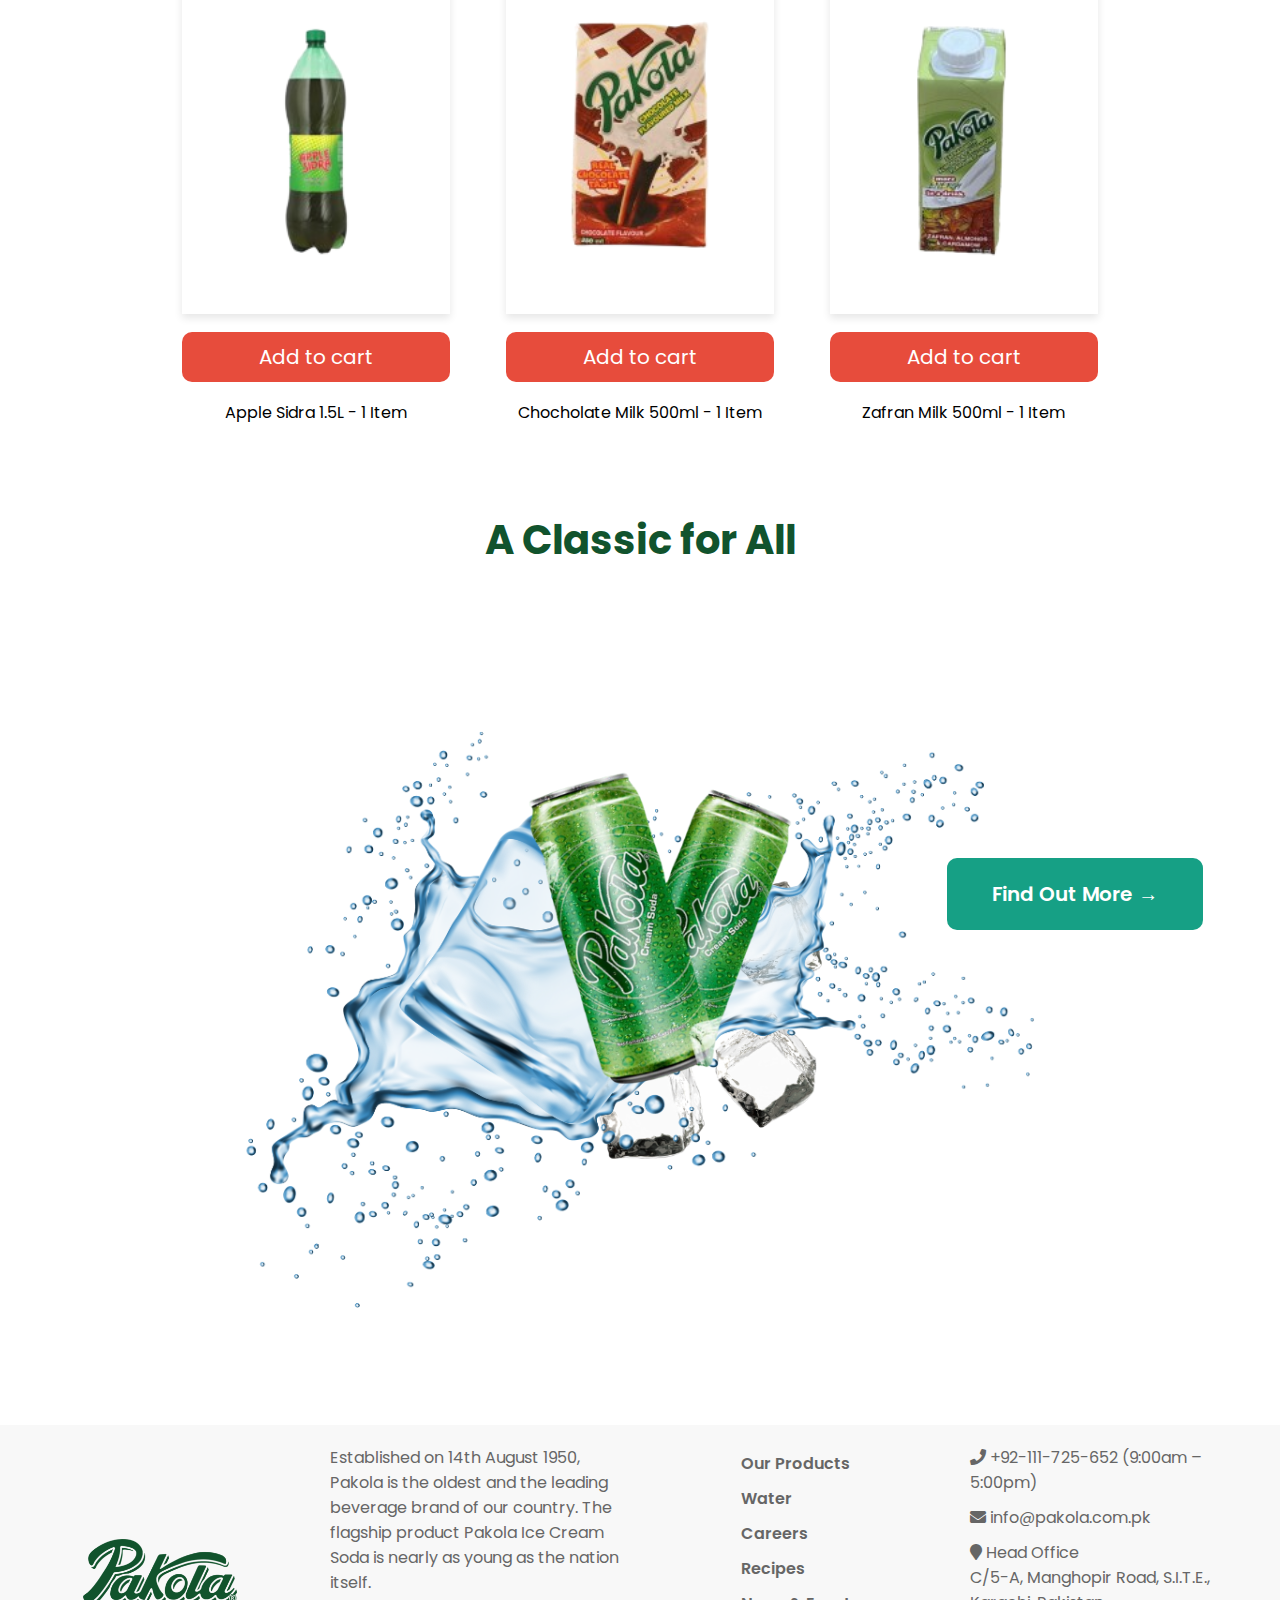
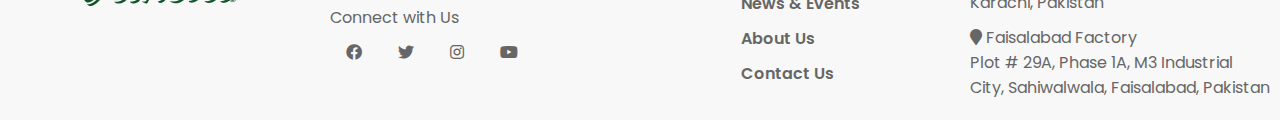
==== commit 5468a402: "v1.1" ====
--- a/index.html
+++ b/index.html
@@ -28,6 +28,15 @@
         </div>
         <div class="nav-item">
           <a href="contact.html">Contact Us</a>
+        </div>
+      </div>
+
+      <div class="search">
+        <input type="text" placeholder="Search..." class="search-input" />
+        <div class="search-button">
+          <img
+            src="[data-uri]"
+          />
         </div>
       </div>
     </div>
--- a/style.css
+++ b/style.css
@@ -1,9 +1,12 @@
+@import url("https://fonts.googleapis.com/css2?family=Montserrat:ital,wght@0,100..900;1,100..900&family=Poppins:ital,wght@0,100;0,200;0,300;0,400;0,500;0,600;0,700;0,800;0,900;1,100;1,200;1,300;1,400;1,500;1,600;1,700;1,800;1,900&display=swap");
+
 body {
   background: white;
   margin: 0;
   font-family: "Poppins", sans-serif;
   padding: 0;
   box-sizing: border-box;
+  font-family: "Poppins", sans-serif;
 }
 
 .navigation-menu {
@@ -28,7 +31,7 @@
 }
 
 .nav-container {
-  position: relative;
+  position: absolute;
   width: 100%;
   height: 100%;
   text-align: right;
@@ -51,8 +54,7 @@
   font-weight: 600;
   cursor: pointer;
   border-bottom: 1px solid transparent;
-  padding-left: 15px;
-  padding-right: 15px;
+  padding: 15px;
   border-radius: 5px;
 }
 
@@ -62,6 +64,37 @@
   transition: all 0.4s ease;
 }
 
+.search{
+  position: absolute;
+  right: 5vw;
+  height: 4vh;
+  width: 15vw;
+  top: 1.5vh;
+  border-radius: 5px;
+  border: 1px solid #666;
+}
+
+.search-input {
+  position: absolute;
+  width: 80%;
+  height: 4vh;
+  padding: 0;
+  margin: 0;
+  left: 3%;
+  border-radius: 5px;
+  border: none;
+}
+
+.search-button {
+  border-radius: 5px;
+  position: absolute;
+  width: 10%;
+  height: 80%;
+  top: 15%;
+  right: 3%;
+  cursor: pointer;
+}
+
 .first-page {
   background-image: url(images/main-page.png);
   background-repeat: no-repeat;
@@ -80,13 +113,16 @@
   width: 78vw;
   position: relative;
   margin-bottom: 10vh;
+  background-image: url(images/texture-background.png);
+  background-size: cover;
+  background-position: center;
 }
 
 .section-heading {
   margin-bottom: 5vh;
   width: 100%;
   font-size: 2.5rem;
-  font-weight: 600;
+  font-weight: 700;
 }
 
 .products-grid {
@@ -111,7 +147,7 @@
   text-align: center;
   font-size: 2.5rem;
   color: #11532d;
-  font-weight: 600;
+  font-weight: 700;
 }
 
 .third-page {
@@ -132,6 +168,7 @@
   left: 10vw;
   height: 120vh;
   text-align: center;
+  
 }
 
 .block-item{
@@ -225,7 +262,7 @@
   width: 20vw;
   height: 8vh;
   background-color: #16a085;
-  right: 8vw;
+  right: 6vw;
   border-radius: 10px;
   top: 27vh;
   text-align: center;
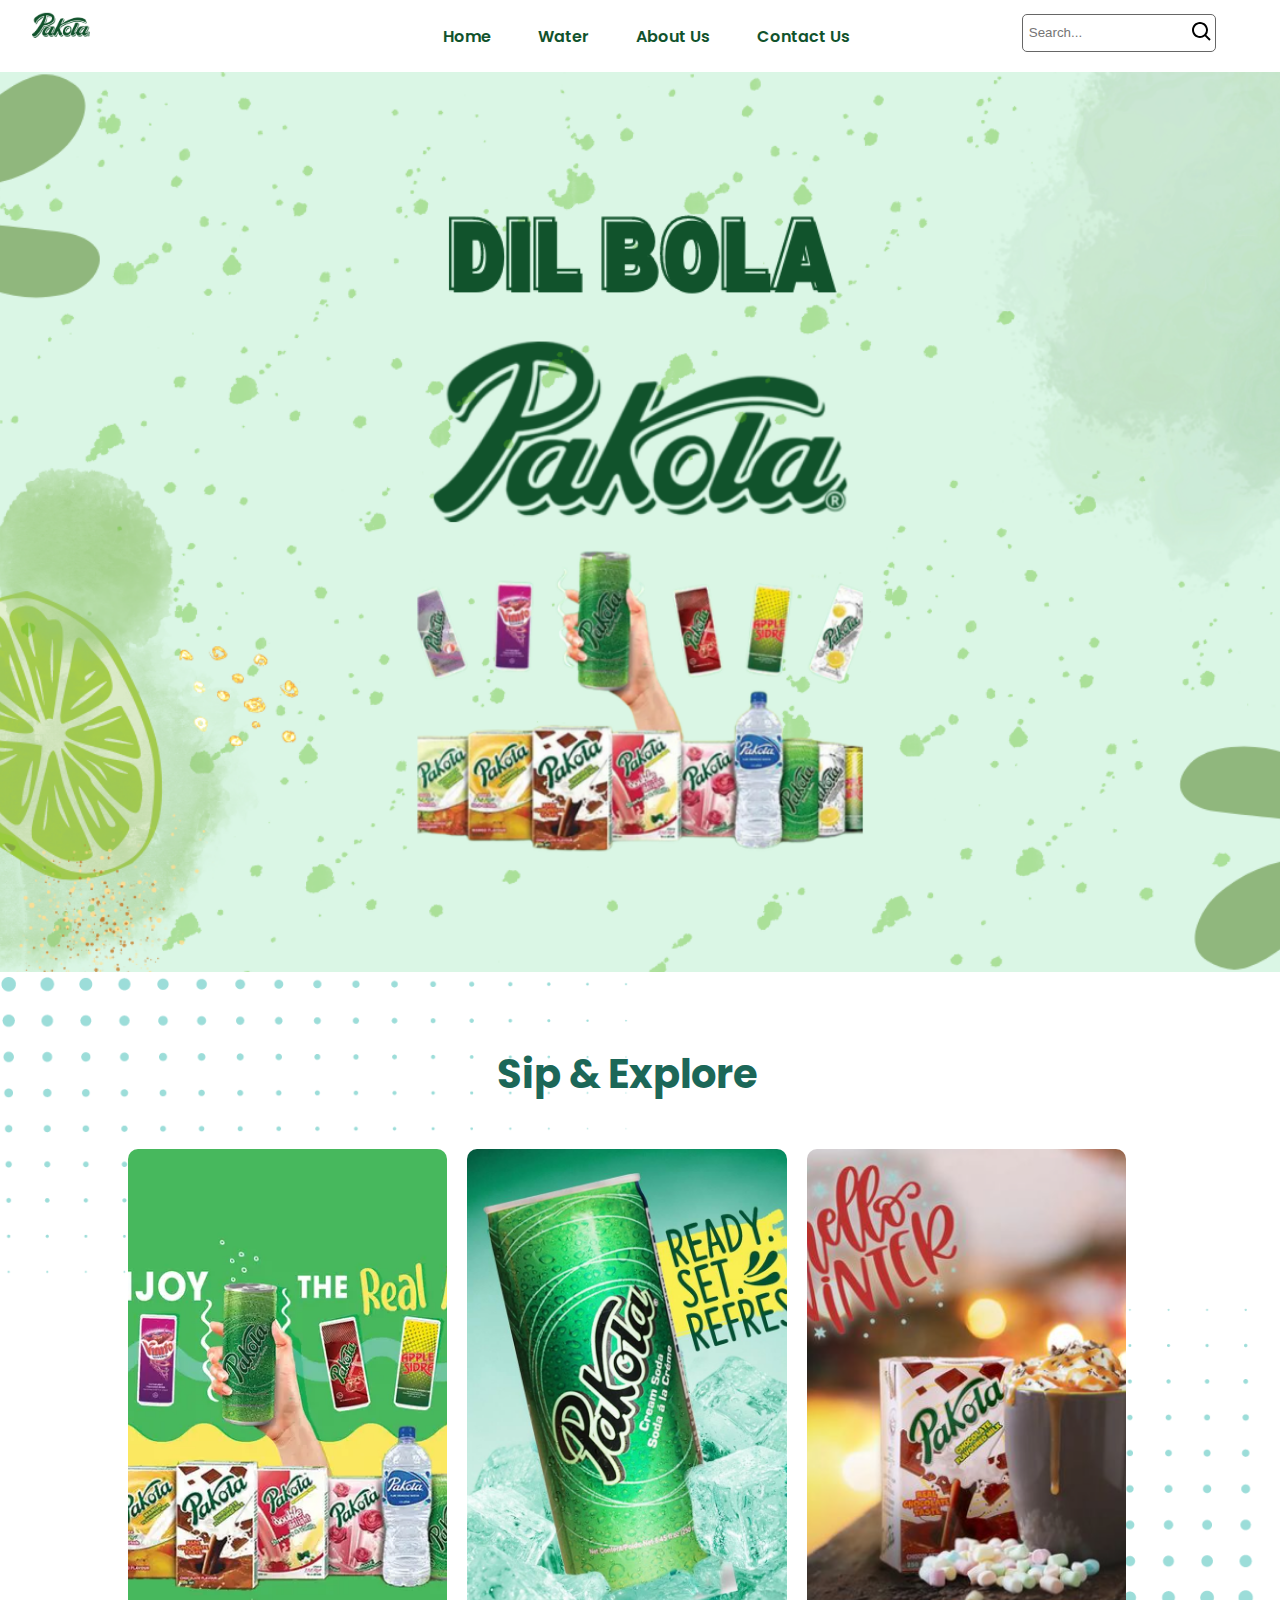
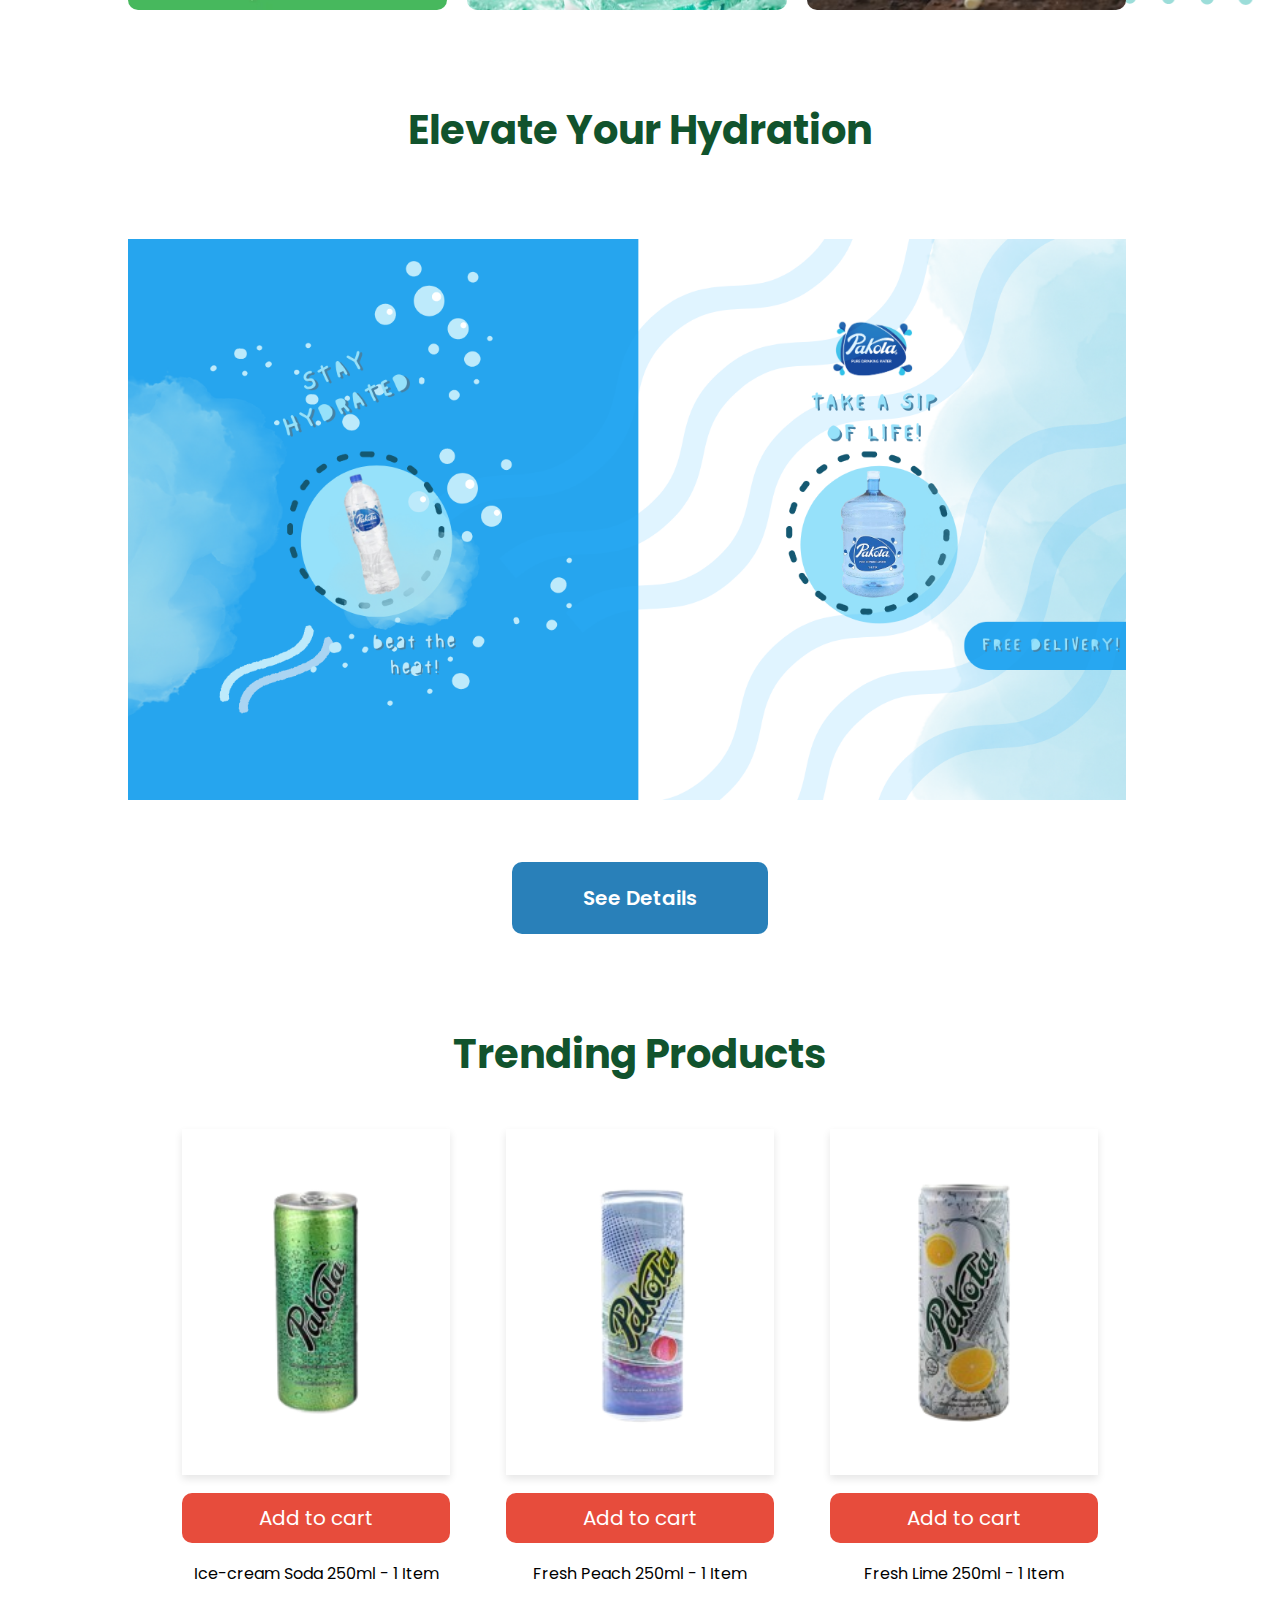
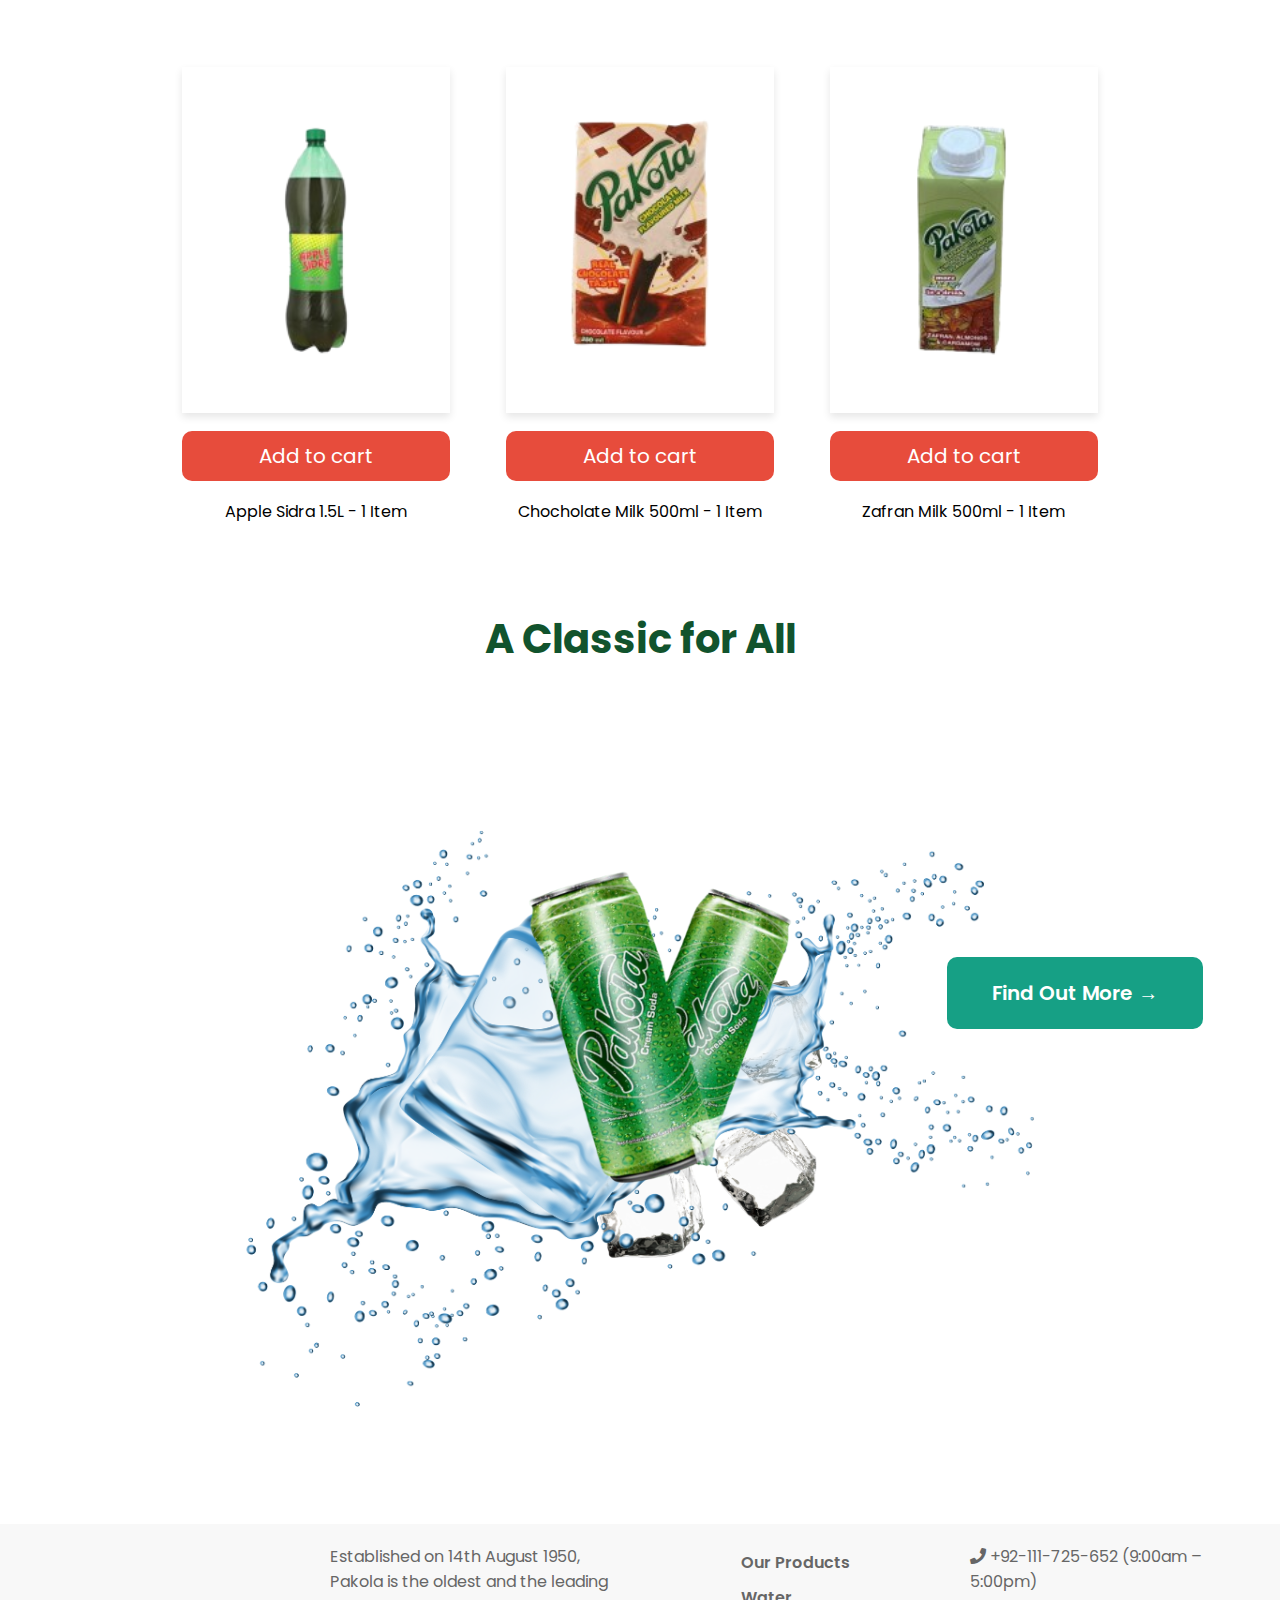
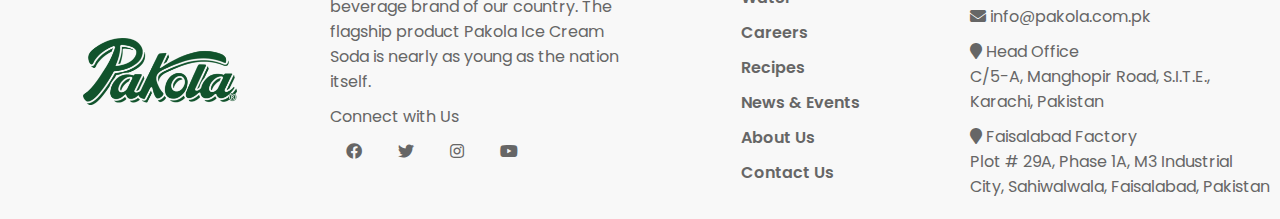
==== commit abc38e34: "v1.1" ====
--- a/index.html
+++ b/index.html
@@ -64,6 +64,13 @@
     <div class="third-heading">Elevate Your Hydration</div>
 
     <div class="third-page"></div>
+
+    <div class="water-button-container">
+      <div class="water-button">
+        <div class="water-button-text">See Details</div>
+      </div>
+    </div>
+    
 
     <div class="third-heading">Trending Products</div>
 
--- a/style.css
+++ b/style.css
@@ -23,7 +23,7 @@
   left: 2.5%;
   width: 5%;
   cursor: pointer;
-  transform: translateY(50%);
+  transform: translateY(40%);
 }
 
 #logo-image {
@@ -54,7 +54,10 @@
   font-weight: 600;
   cursor: pointer;
   border-bottom: 1px solid transparent;
-  padding: 15px;
+  padding-left: 15px;
+  padding-right: 15px;
+  padding-top: 5px;
+  padding-bottom: 5px;
   border-radius: 5px;
 }
 
@@ -159,7 +162,42 @@
   width: 78vw;
   height: 70vh;
   left: 10vw;
+  margin-bottom: 3vh;
+}
+
+.water-button-container{
+  position: relative;
+  width: 100%;
+  display: flex;
+  justify-content: center;
+  align-items: center;
   margin-bottom: 10vh;
+}
+
+.water-button{
+  position: relative;
+  width: 20vw;
+  height: 8vh;
+  background-color: #2980b9;
+  border-radius: 10px;
+  cursor: pointer;
+  transition: all 0.3s ease;
+}
+
+.water-button:hover{
+  background-color: #3498db;
+}
+
+.water-button-text{
+  position: relative;
+  width: 100%;
+  height: 100%;
+  color: white;
+  font-size: 1.25rem;
+  font-weight: 600;
+  display: flex;
+  justify-content: center;
+  align-items: center;
 }
 
 .block-container{
@@ -237,7 +275,9 @@
   height: 100%;
   color: white;
   font-size: 1.25rem;
-  top: 20%;
+  display: flex;
+  align-items: center;
+  justify-content: center;
 }
 
 .image-name{
@@ -281,7 +321,9 @@
   color: white;
   font-size: 1.25rem;
   font-weight: 600;
-  top: 30%;
+  display: flex;
+  justify-content: center;
+  align-items: center;
 }
 
 .footer {
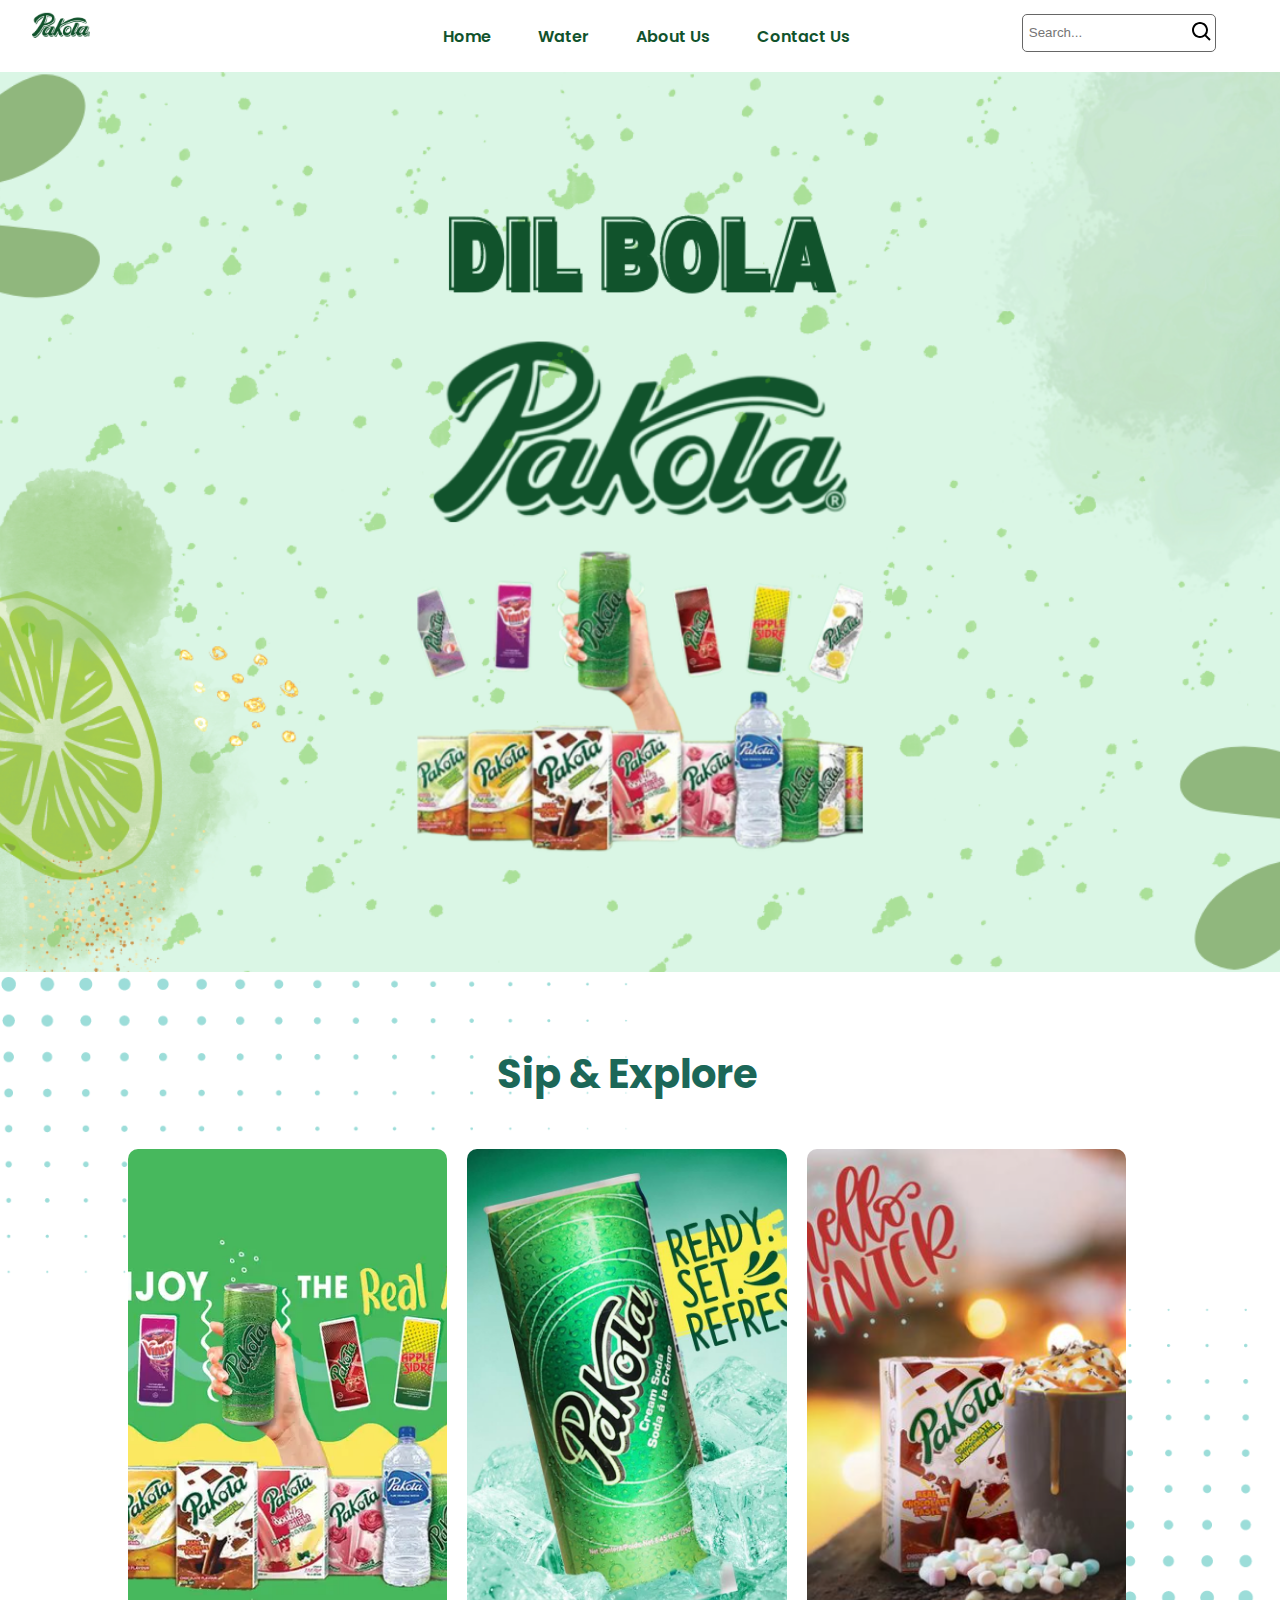
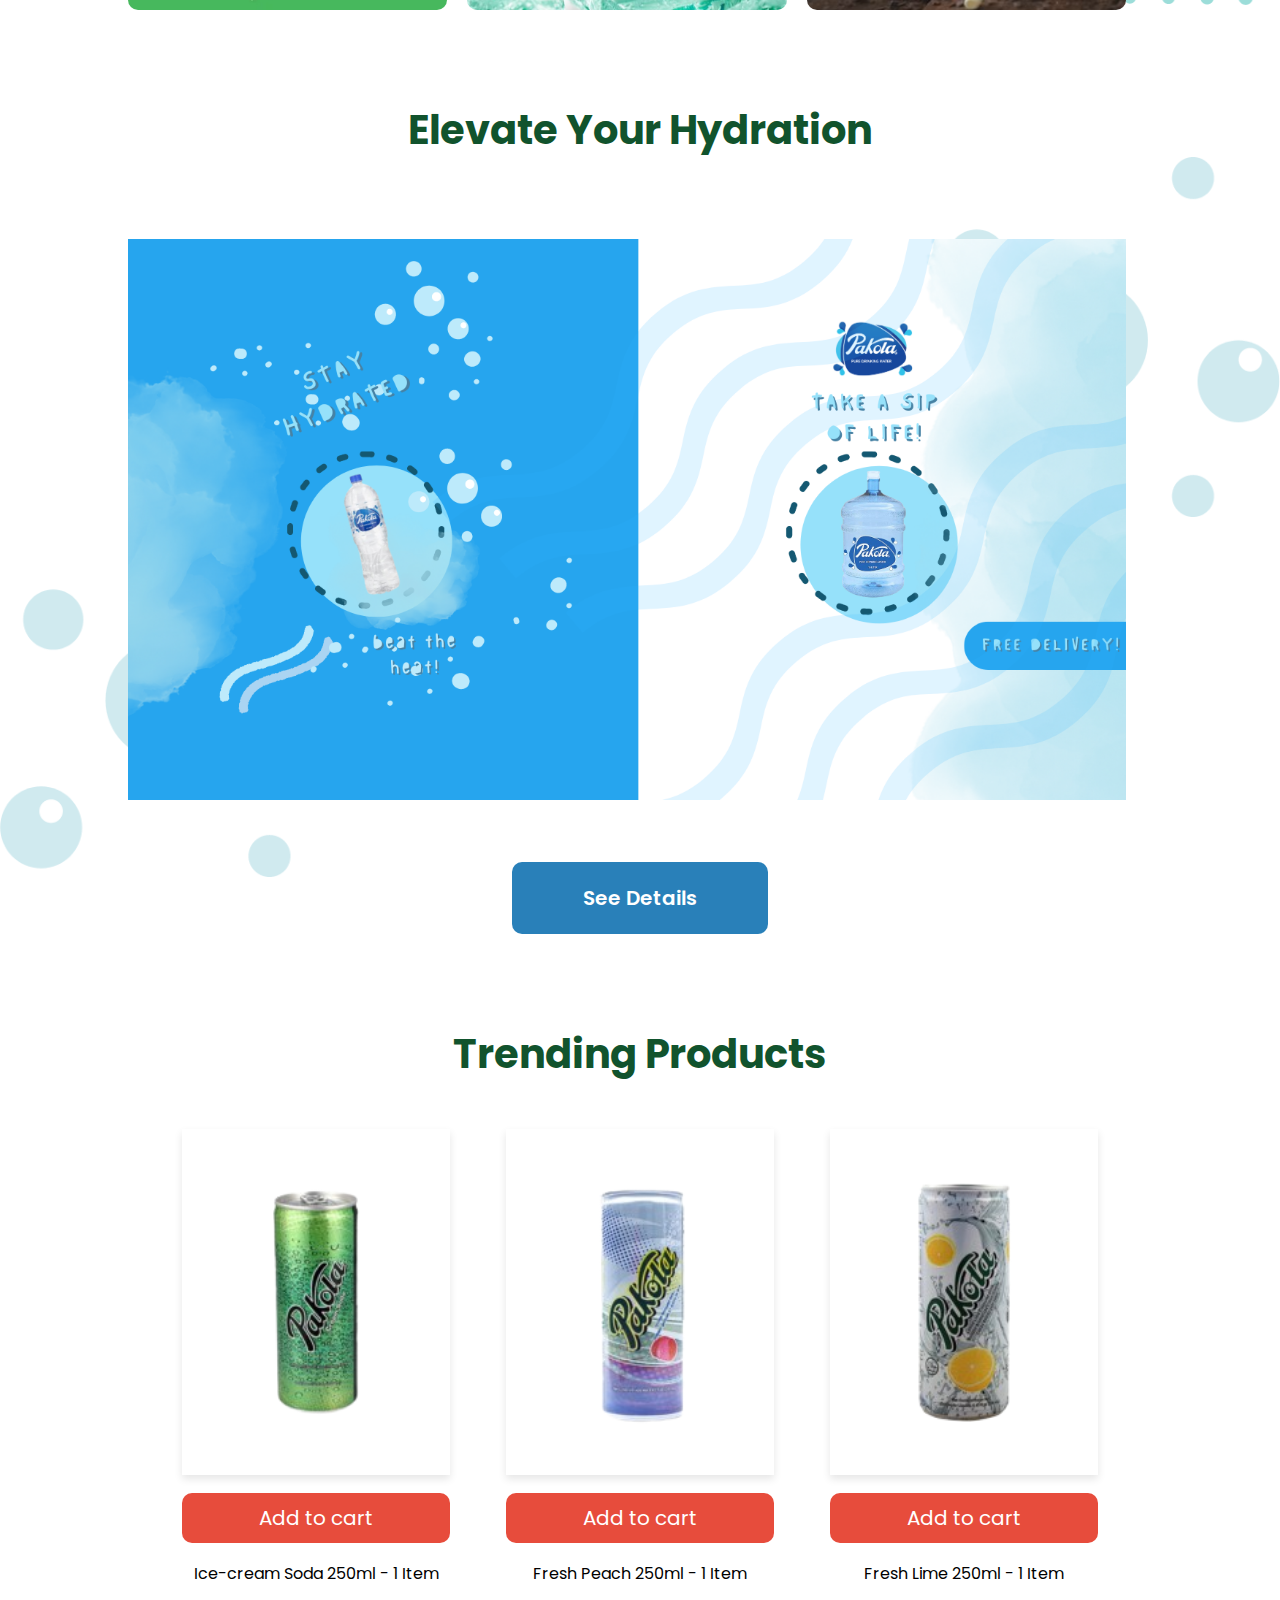
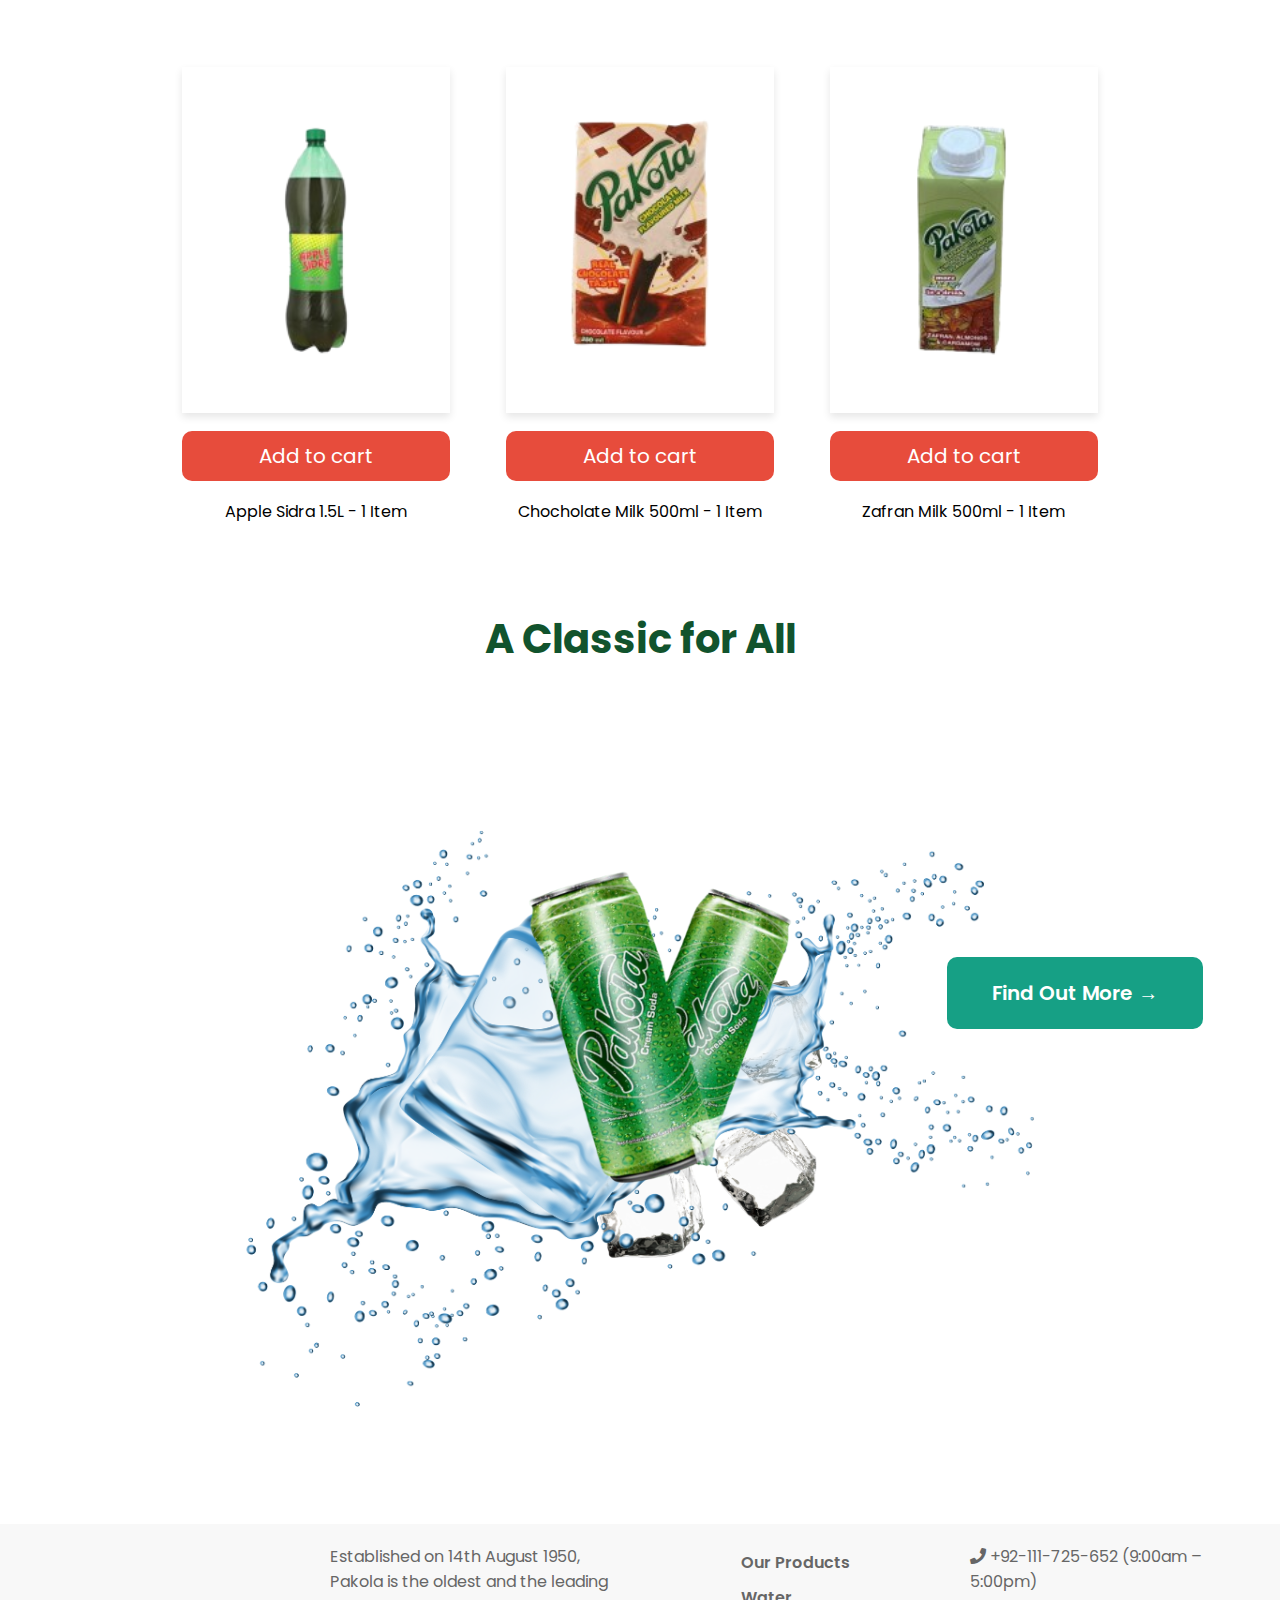
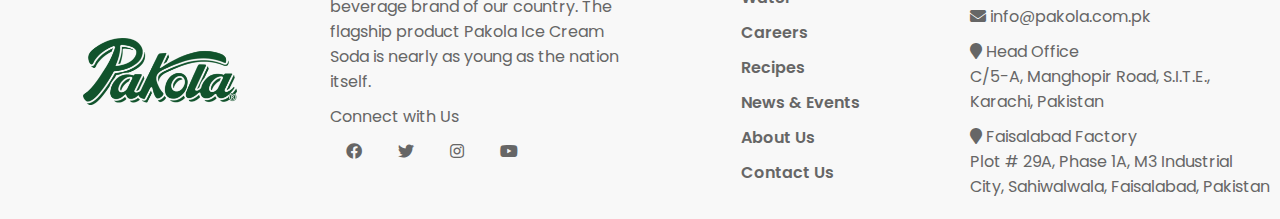
==== commit 20ba68ce: "v1.1" ====
--- a/index.html
+++ b/index.html
@@ -61,6 +61,7 @@
       </div>
     </div>
 
+  <div class="third-page-container">
     <div class="third-heading">Elevate Your Hydration</div>
 
     <div class="third-page"></div>
@@ -70,6 +71,8 @@
         <div class="water-button-text">See Details</div>
       </div>
     </div>
+  </div>
+   
     
 
     <div class="third-heading">Trending Products</div>
--- a/style.css
+++ b/style.css
@@ -144,6 +144,13 @@
   height: 36vw;
 }
 
+.third-page-container{
+  background-image: url(images/hydration-background.png);
+  background-repeat: no-repeat;
+  background-size: 100%;
+  background-position: center;
+}
+
 .third-heading {
   margin-bottom: 5vh;
   width: 100%;
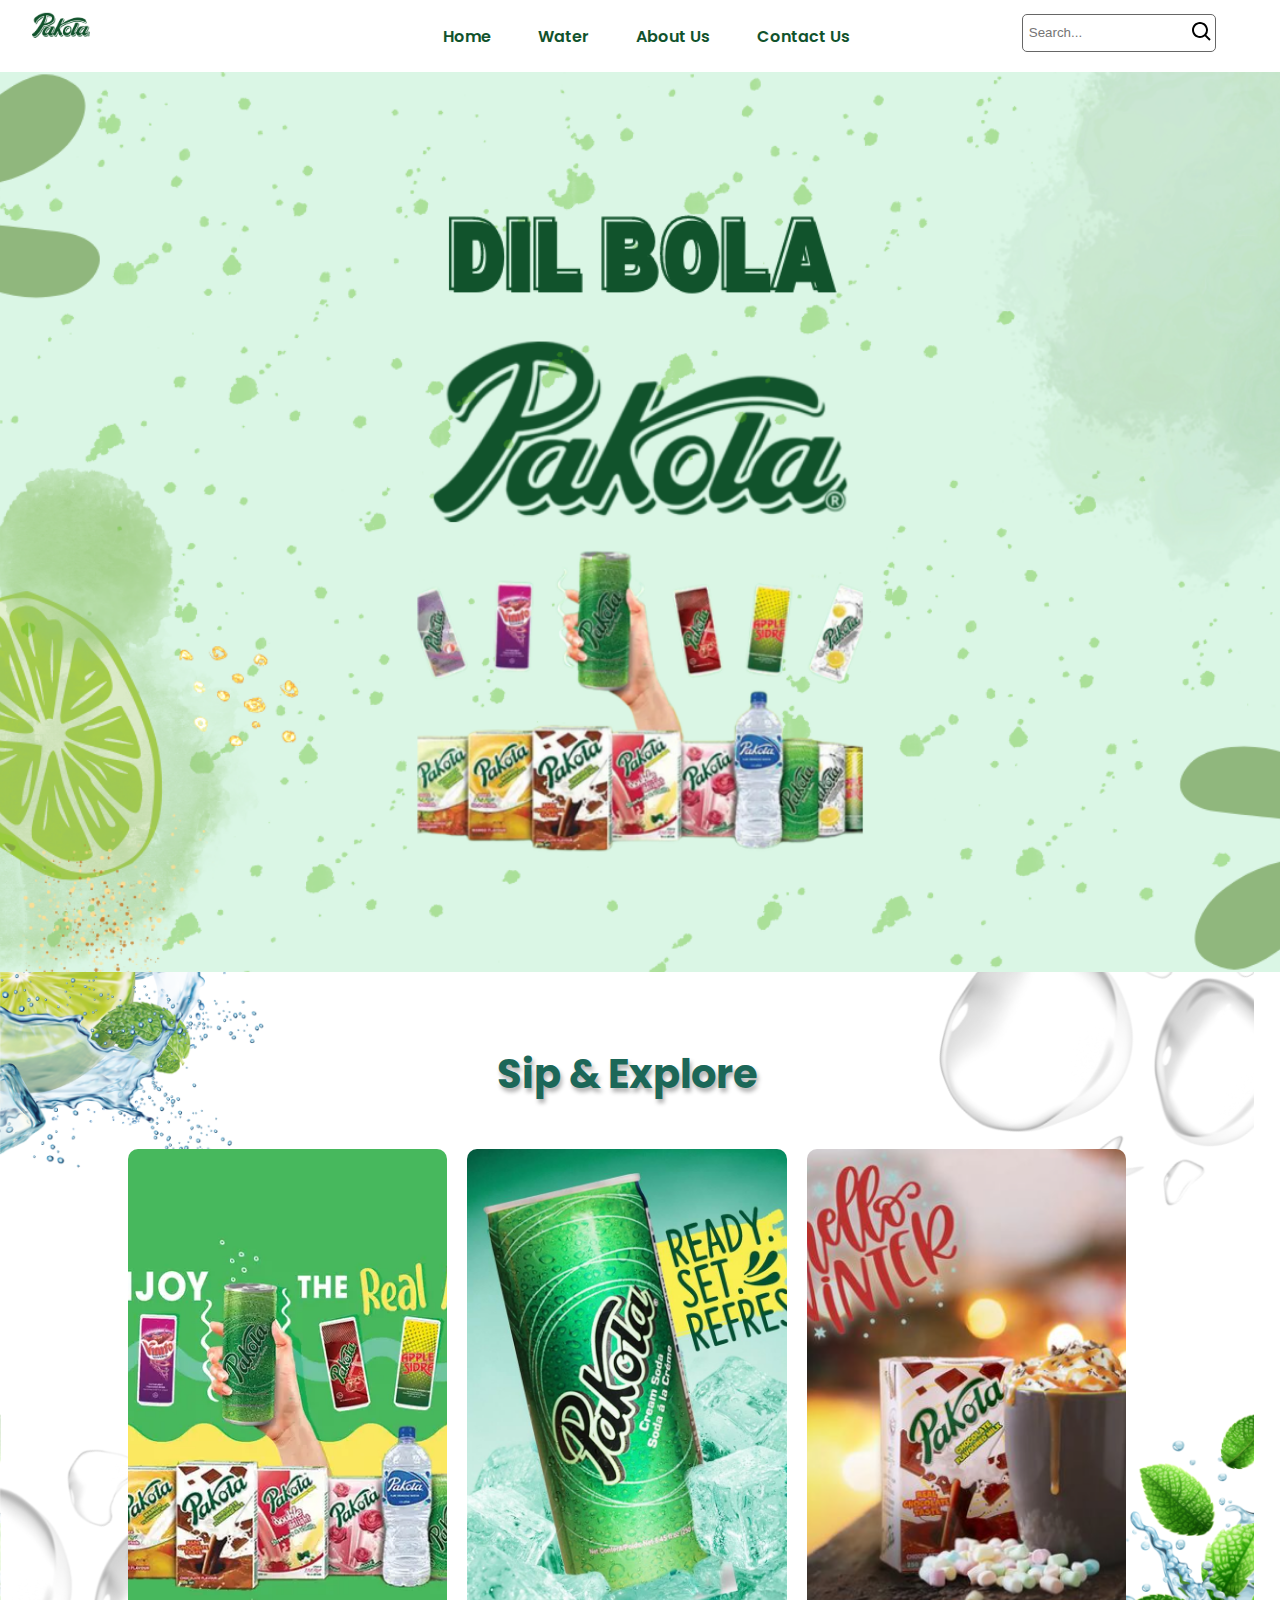
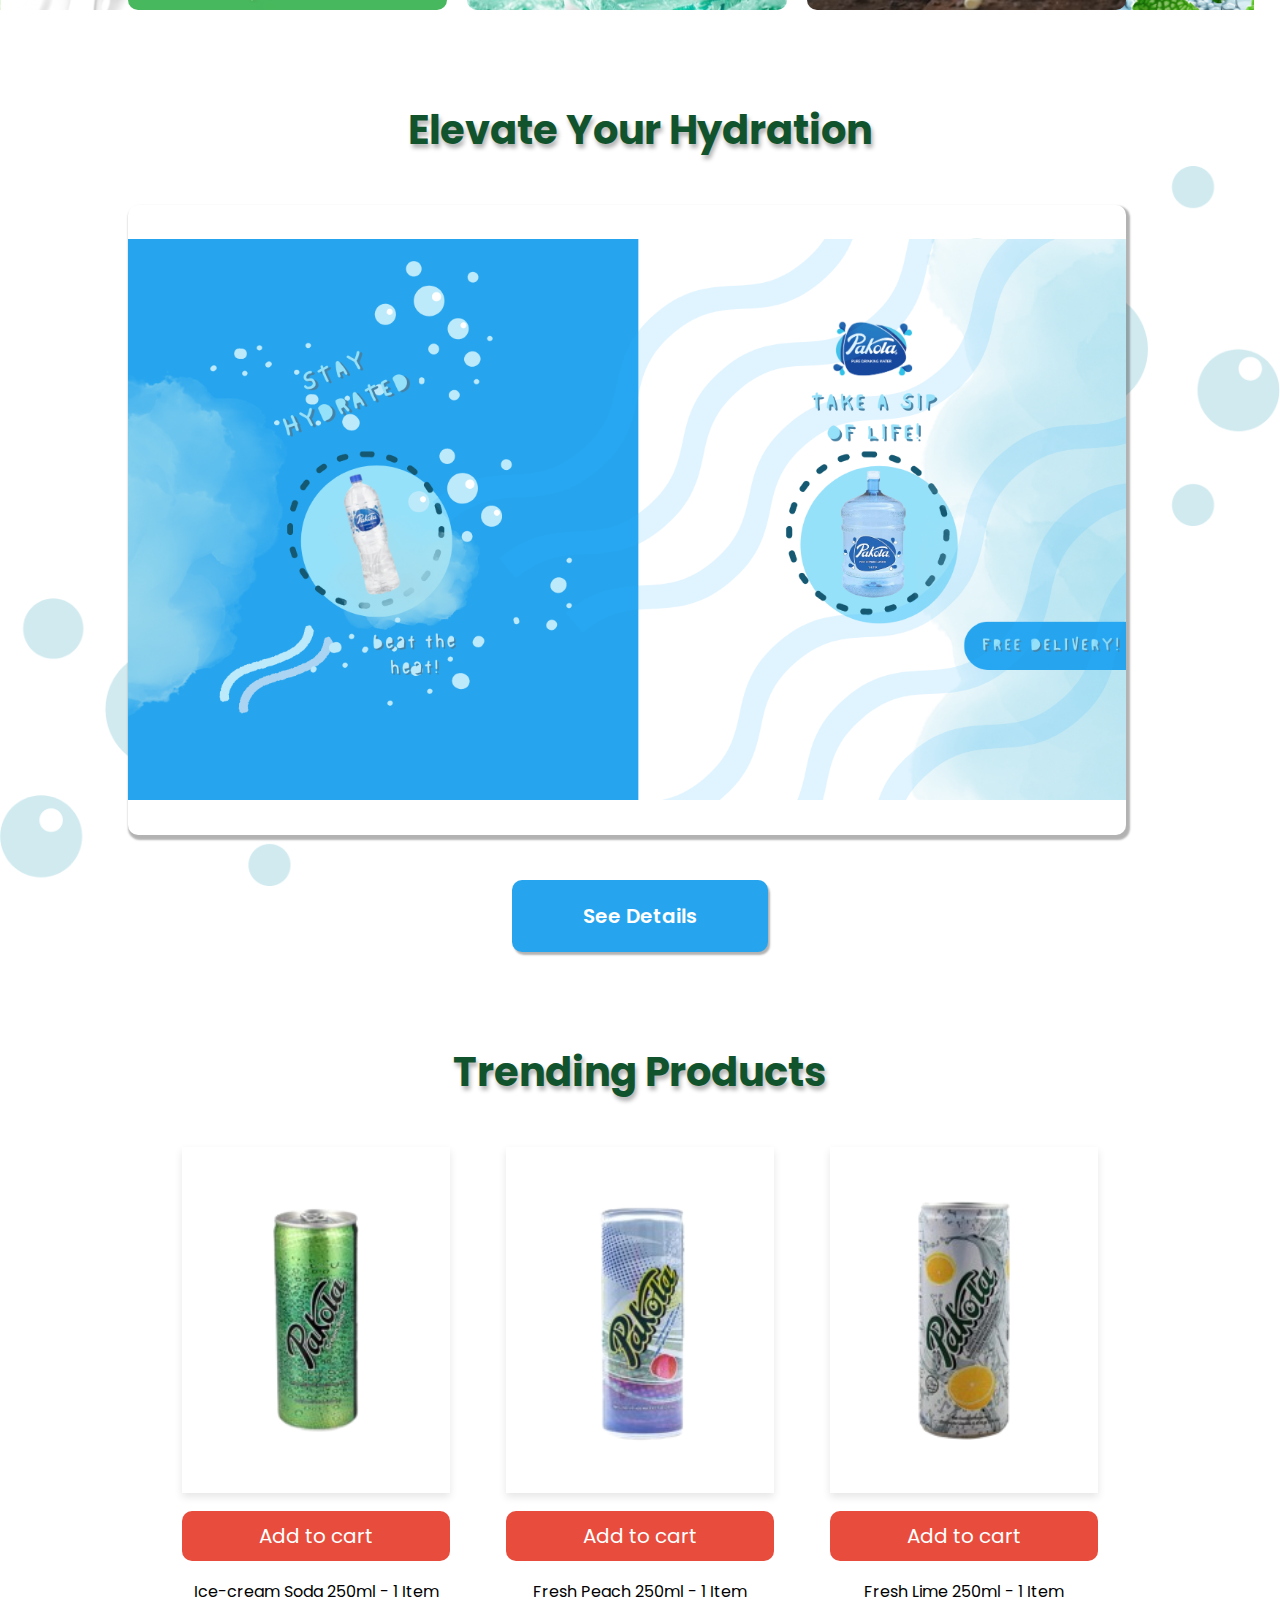
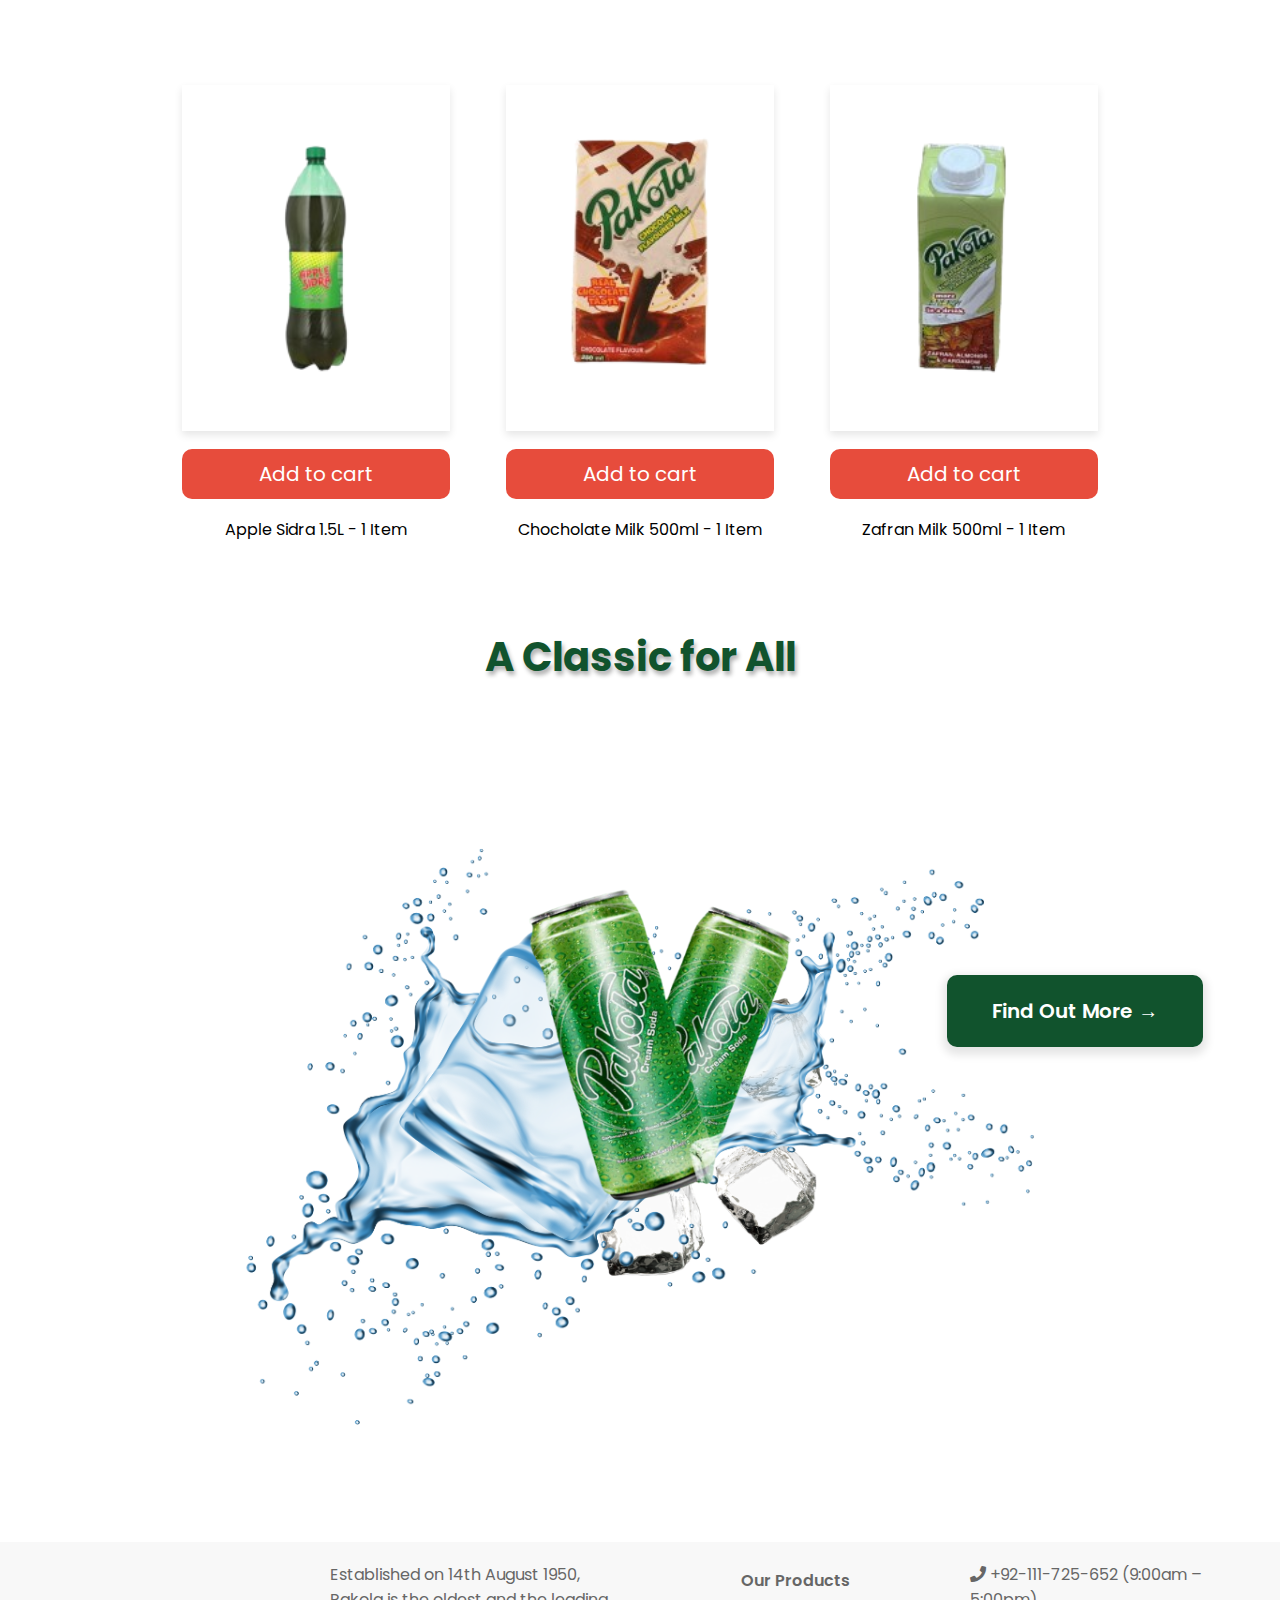
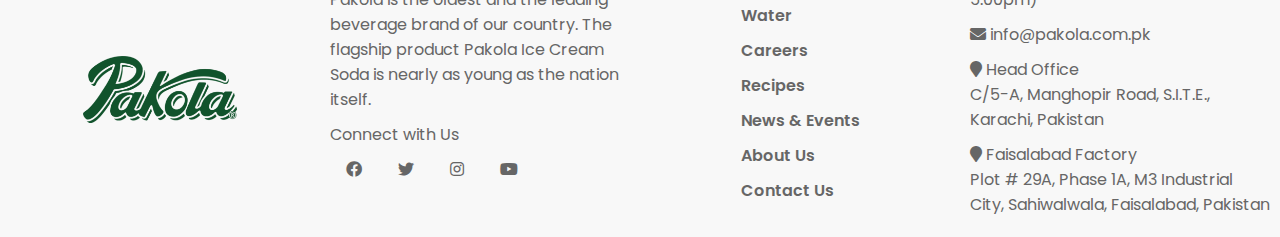
==== commit 2aa14b24: "v2.5" ====
--- a/index.html
+++ b/index.html
@@ -61,66 +61,64 @@
       </div>
     </div>
 
-  <div class="third-page-container">
-    <div class="third-heading">Elevate Your Hydration</div>
+    <div class="third-page-container">
+      <div class="third-heading">Elevate Your Hydration</div>
 
-    <div class="third-page"></div>
+      <div class="third-page"></div>
 
-    <div class="water-button-container">
-      <div class="water-button">
-        <div class="water-button-text">See Details</div>
+      <div class="water-button-container">
+        <div class="water-button">
+          <div class="water-button-text">See Details</div>
+        </div>
       </div>
     </div>
-  </div>
-   
-    
 
-    <div class="third-heading">Trending Products</div>
+      <div class="third-heading">Trending Products</div>
 
-    <div class="block-container">
-      <div class="block-item">
-        <div class="block-image"></div>
-        <div class="block-button">
-          <div class="button-text">Add to cart</div>
+      <div class="block-container">
+        <div class="block-item">
+          <div class="block-image"></div>
+          <div class="block-button">
+            <div class="button-text">Add to cart</div>
+          </div>
+          <div class="image-name">Ice-cream Soda 250ml - 1 Item</div>
         </div>
-        <div class="image-name">Ice-cream Soda 250ml - 1 Item</div>
+        <div class="block-item">
+          <div class="block-image"></div>
+          <div class="block-button">
+            <div class="button-text">Add to cart</div>
+          </div>
+          <div class="image-name">Fresh Peach 250ml - 1 Item</div>
+        </div>
+        <div class="block-item">
+          <div class="block-image"></div>
+          <div class="block-button">
+            <div class="button-text">Add to cart</div>
+          </div>
+          <div class="image-name">Fresh Lime 250ml - 1 Item</div>
+        </div>
+        <div class="block-item">
+          <div class="block-image"></div>
+          <div class="block-button">
+            <div class="button-text">Add to cart</div>
+          </div>
+          <div class="image-name">Apple Sidra 1.5L - 1 Item</div>
+        </div>
+        <div class="block-item">
+          <div class="block-image"></div>
+          <div class="block-button">
+            <div class="button-text">Add to cart</div>
+          </div>
+          <div class="image-name">Chocholate Milk 500ml - 1 Item</div>
+        </div>
+        <div class="block-item">
+          <div class="block-image"></div>
+          <div class="block-button">
+            <div class="button-text">Add to cart</div>
+          </div>
+          <div class="image-name">Zafran Milk 500ml - 1 Item</div>
+        </div>
       </div>
-      <div class="block-item">
-        <div class="block-image"></div>
-        <div class="block-button">
-          <div class="button-text">Add to cart</div>
-        </div>
-        <div class="image-name">Fresh Peach 250ml - 1 Item</div>
-      </div>
-      <div class="block-item">
-        <div class="block-image"></div>
-        <div class="block-button">
-          <div class="button-text">Add to cart</div>
-        </div>
-        <div class="image-name">Fresh Lime 250ml - 1 Item</div>
-      </div>
-      <div class="block-item">
-        <div class="block-image"></div>
-        <div class="block-button">
-          <div class="button-text">Add to cart</div>
-        </div>
-        <div class="image-name">Apple Sidra 1.5L - 1 Item</div>
-      </div>
-      <div class="block-item">
-        <div class="block-image"></div>
-        <div class="block-button">
-          <div class="button-text">Add to cart</div>
-        </div>
-        <div class="image-name">Chocholate Milk 500ml - 1 Item</div>
-      </div>
-      <div class="block-item">
-        <div class="block-image"></div>
-        <div class="block-button">
-          <div class="button-text">Add to cart</div>
-        </div>
-        <div class="image-name">Zafran Milk 500ml - 1 Item</div>
-      </div>
-    </div>
 
     <div class="third-heading">A Classic for All</div>
 
--- a/style.css
+++ b/style.css
@@ -126,6 +126,7 @@
   width: 100%;
   font-size: 2.5rem;
   font-weight: 700;
+  text-shadow: 2px 4px 4px rgba(0, 0, 0, 0.3);
 }
 
 .products-grid {
@@ -151,6 +152,14 @@
   background-position: center;
 }
 
+.trending-page{
+  position: relative;
+  background-image: url(/images/texture-background2.png);
+  background-repeat: no-repeat;
+  background-size: 100%;
+  background-position: center;
+}
+
 .third-heading {
   margin-bottom: 5vh;
   width: 100%;
@@ -158,6 +167,7 @@
   font-size: 2.5rem;
   color: #11532d;
   font-weight: 700;
+  text-shadow: 2px 4px 4px rgba(0, 0, 0, 0.3);
 }
 
 .third-page {
@@ -169,7 +179,9 @@
   width: 78vw;
   height: 70vh;
   left: 10vw;
-  margin-bottom: 3vh;
+  margin-bottom: 5vh;
+  border-radius: 10px;
+  box-shadow: 2px 3px 2px 2px rgba(0.3, 0, 0, 0.3);
 }
 
 .water-button-container{
@@ -185,10 +197,11 @@
   position: relative;
   width: 20vw;
   height: 8vh;
-  background-color: #2980b9;
+  background-color: #26a5ee;
   border-radius: 10px;
   cursor: pointer;
   transition: all 0.3s ease;
+  box-shadow: 2px 3px 2px rgba(0, 0, 0, 0.3);
 }
 
 .water-button:hover{
@@ -213,7 +226,6 @@
   left: 10vw;
   height: 120vh;
   text-align: center;
-  
 }
 
 .block-item{
@@ -308,17 +320,18 @@
   position: absolute;
   width: 20vw;
   height: 8vh;
-  background-color: #16a085;
+  background-color: #11532d;
   right: 6vw;
   border-radius: 10px;
   top: 27vh;
   text-align: center;
   cursor: pointer;
   transition: all 0.3s ease;
+  box-shadow: 0 4px 8px 4px rgba(0, 0, 0, 0.1);
 }
 
 .buy-now-button:hover{
-  background-color: #11532d;
+  background-color: #3b7b56;
 }
 
 .buy-now-button-text{
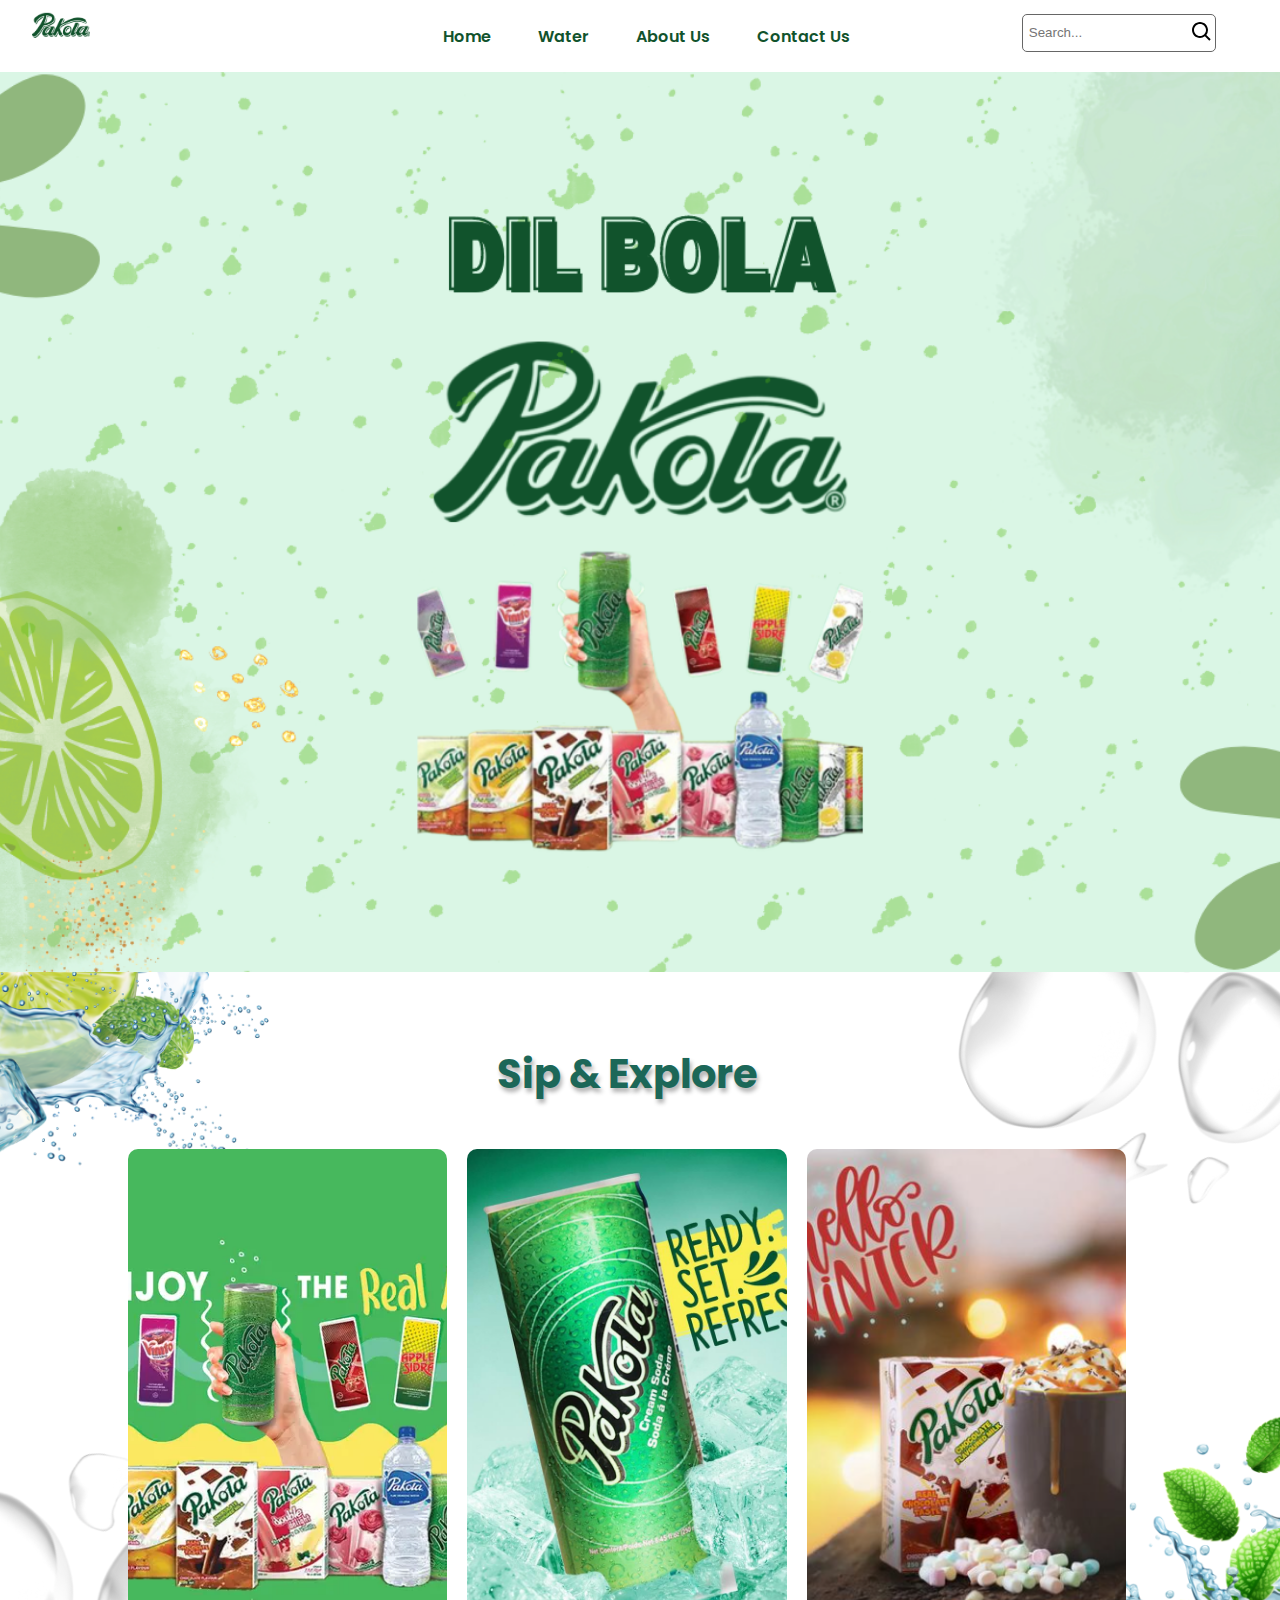
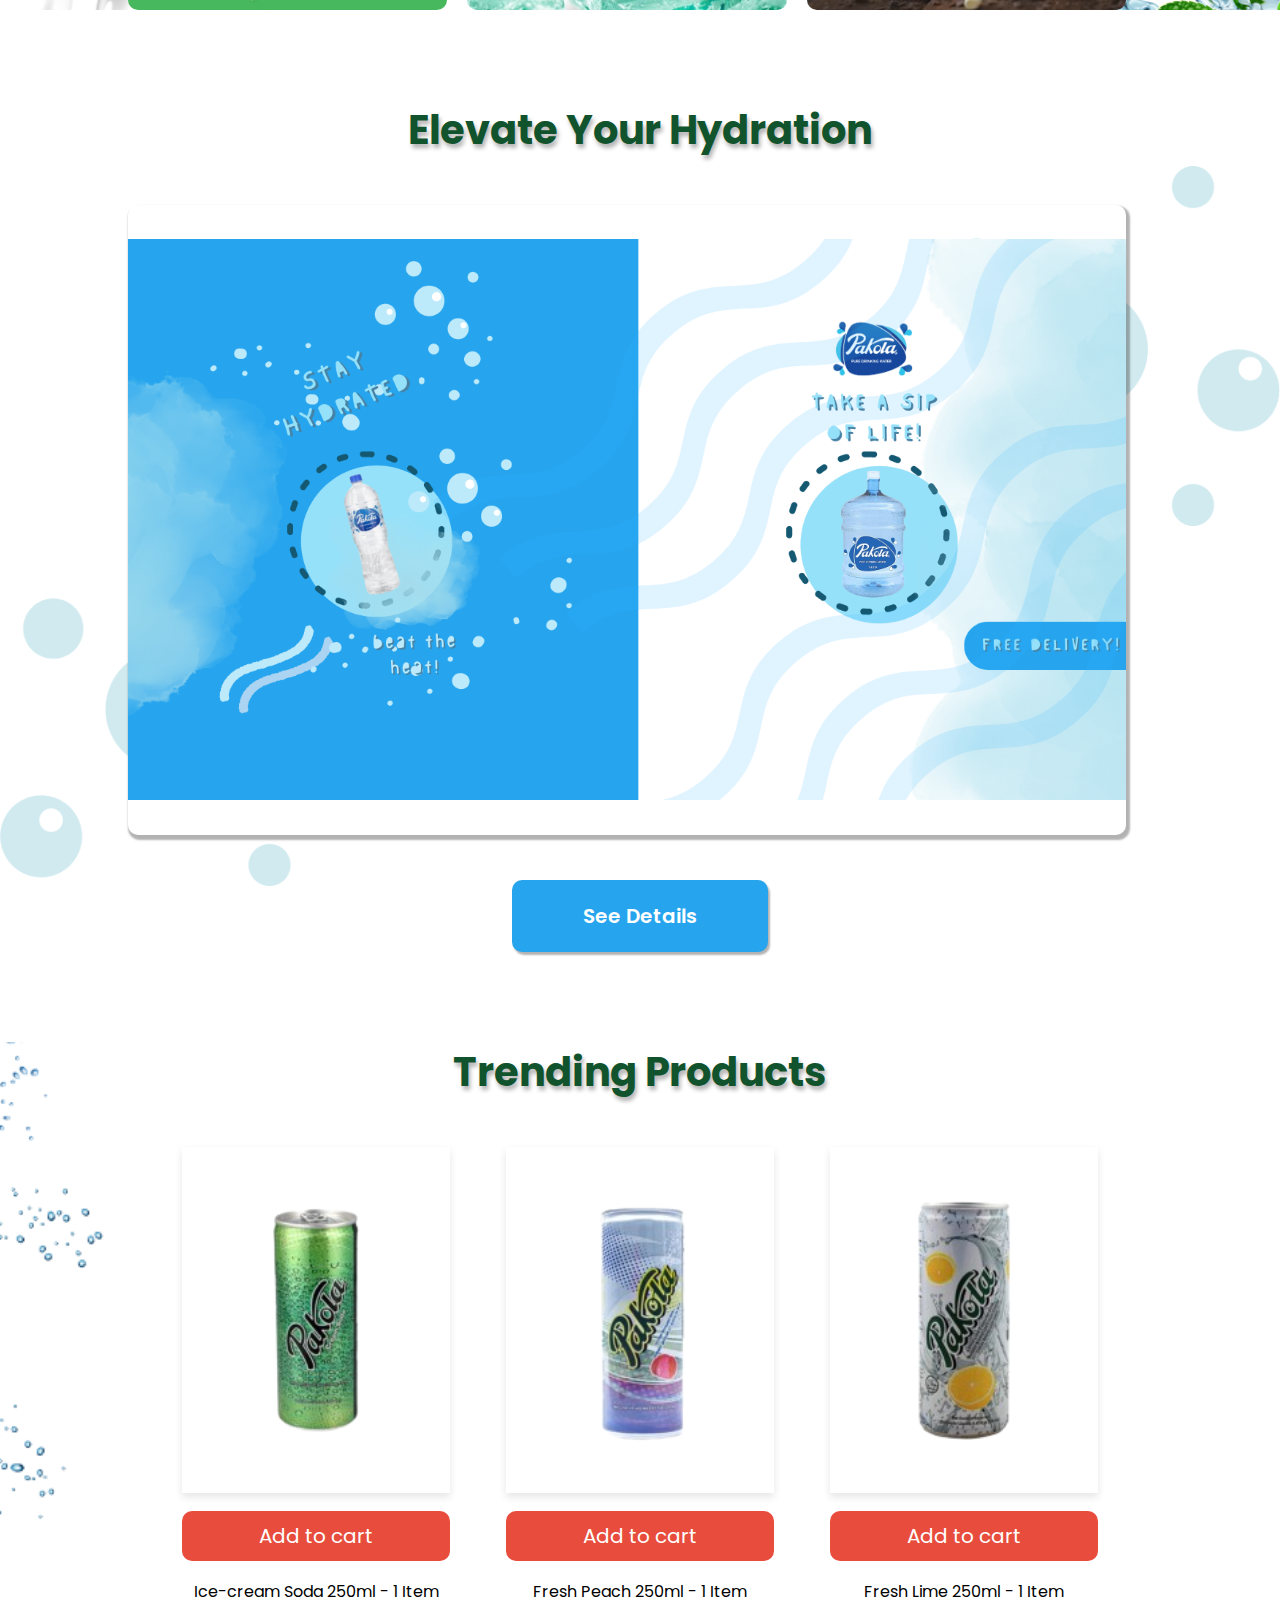
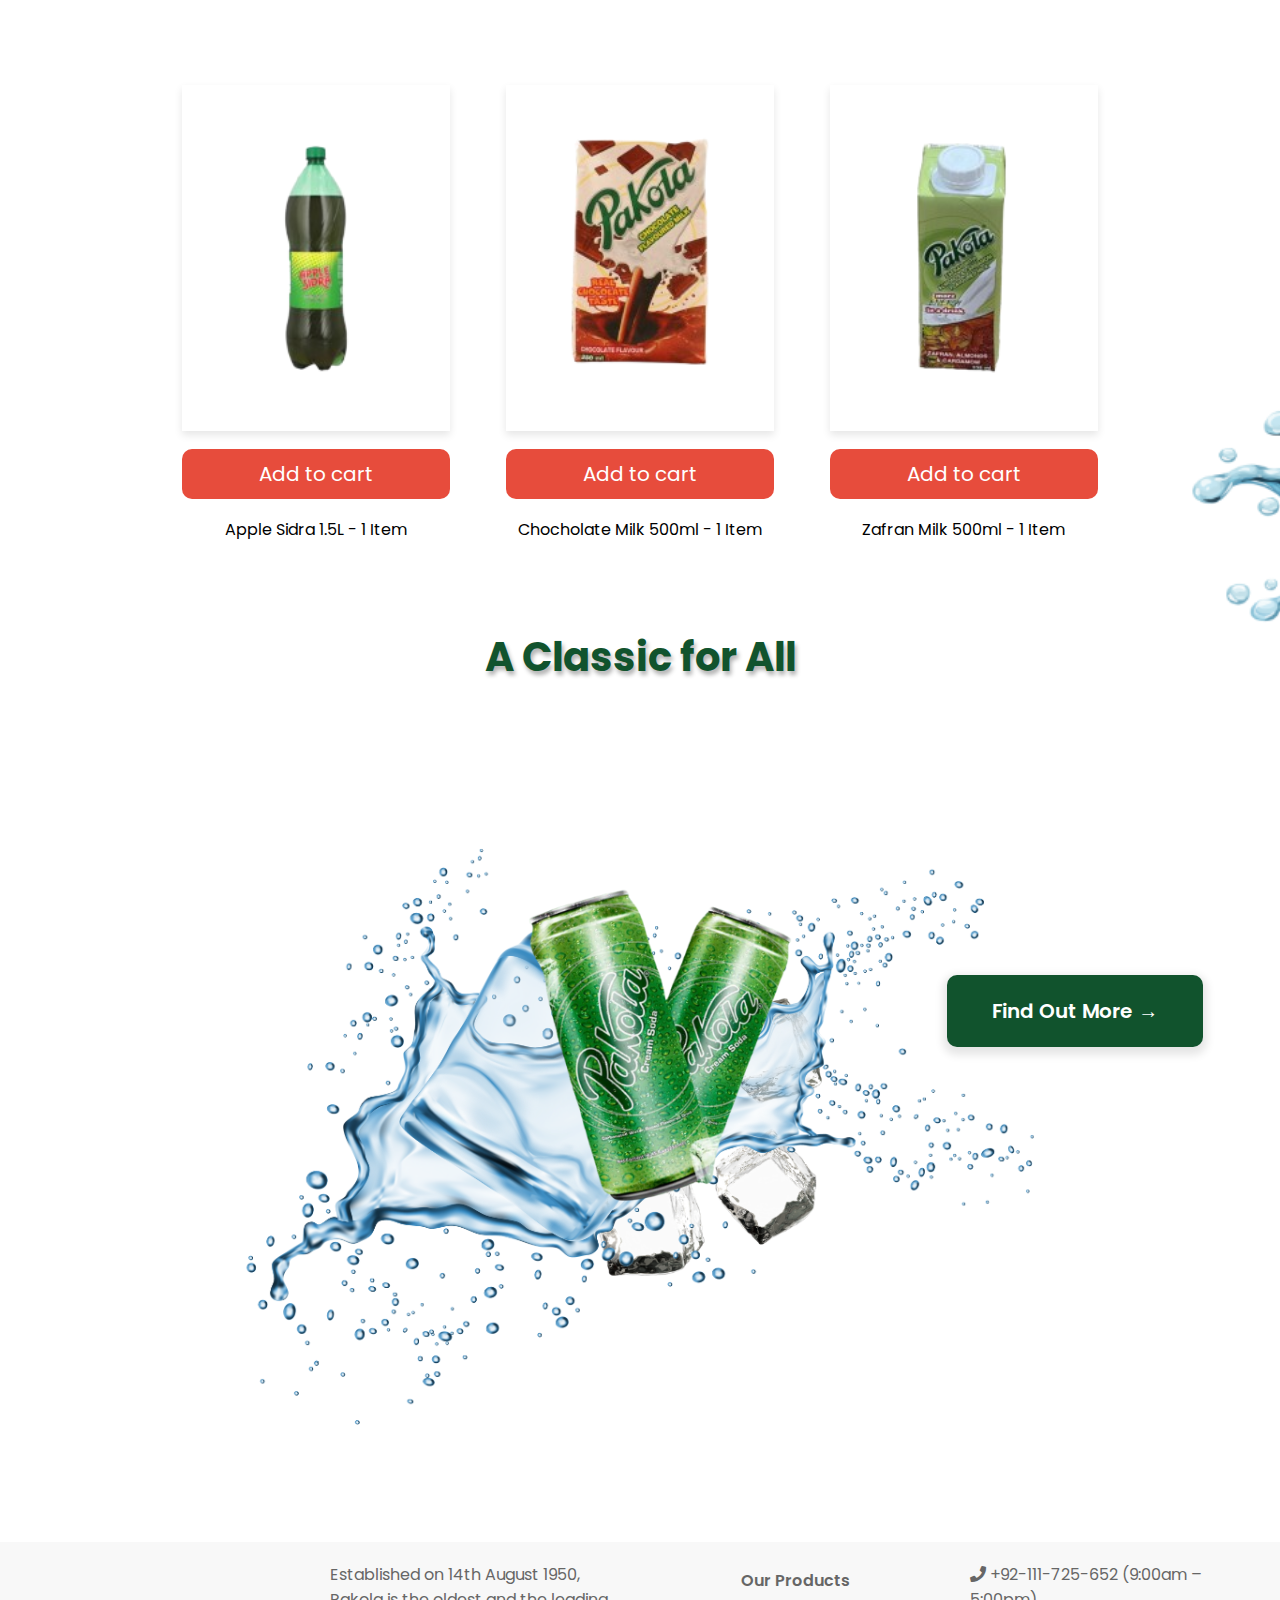
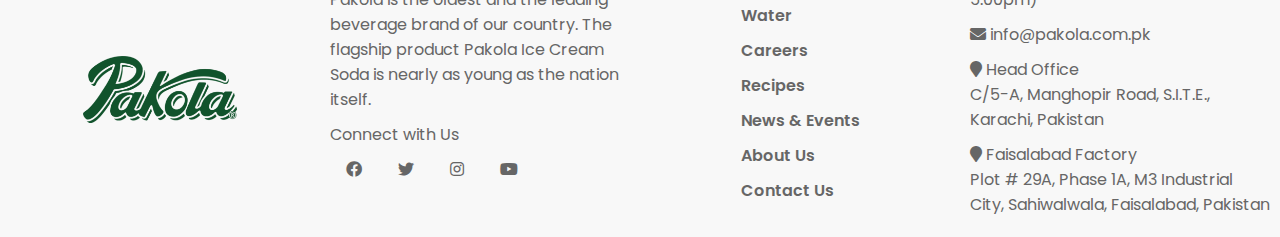
==== commit 64a2ecf2: "v1.1" ====
--- a/index.html
+++ b/index.html
@@ -43,21 +43,23 @@
 
     <div class="first-page"></div>
 
-    <div class="second-page">
-      <div class="section-heading">Sip & Explore</div>
-      <div class="products-grid">
-        <div
-          class="product-placeholder"
-          style="background-image: url(images/pk_1.webp)"
-        ></div>
-        <div
-          class="product-placeholder"
-          style="background-image: url(images/pk_2.jpg)"
-        ></div>
-        <div
-          class="product-placeholder"
-          style="background-image: url(images/pk_3.png)"
-        ></div>
+    <div class="second-page-container">
+      <div class="second-page">
+        <div class="section-heading">Sip & Explore</div>
+        <div class="products-grid">
+          <div
+            class="product-placeholder"
+            style="background-image: url(images/pk_1.webp)"
+          ></div>
+          <div
+            class="product-placeholder"
+            style="background-image: url(images/pk_2.jpg)"
+          ></div>
+          <div
+            class="product-placeholder"
+            style="background-image: url(images/pk_3.png)"
+          ></div>
+        </div>
       </div>
     </div>
 
@@ -73,8 +75,9 @@
       </div>
     </div>
 
+    
+    <div class="block-page-container">
       <div class="third-heading">Trending Products</div>
-
       <div class="block-container">
         <div class="block-item">
           <div class="block-image"></div>
@@ -119,6 +122,8 @@
           <div class="image-name">Zafran Milk 500ml - 1 Item</div>
         </div>
       </div>
+    </div>
+    
 
     <div class="third-heading">A Classic for All</div>
 
--- a/style.css
+++ b/style.css
@@ -107,6 +107,12 @@
   height: 100vh;
 }
 
+.second-page-container{
+  background-image: url(images/texture-background.png);
+  background-size: cover;
+  background-position: center;
+}
+
 .second-page {
   padding-top: 8vh;
   text-align: center;
@@ -116,9 +122,7 @@
   width: 78vw;
   position: relative;
   margin-bottom: 10vh;
-  background-image: url(images/texture-background.png);
-  background-size: cover;
-  background-position: center;
+  
 }
 
 .section-heading {
@@ -147,14 +151,6 @@
 
 .third-page-container{
   background-image: url(images/hydration-background.png);
-  background-repeat: no-repeat;
-  background-size: 100%;
-  background-position: center;
-}
-
-.trending-page{
-  position: relative;
-  background-image: url(/images/texture-background2.png);
   background-repeat: no-repeat;
   background-size: 100%;
   background-position: center;
@@ -220,6 +216,14 @@
   align-items: center;
 }
 
+.block-page-container{
+  position: relative;
+  background-image: url(images/trending-page-background.png);
+  background-repeat: no-repeat;
+  background-size: cover;
+  background-position: center;
+}
+
 .block-container{
   position: relative;
   width: 80vw;
